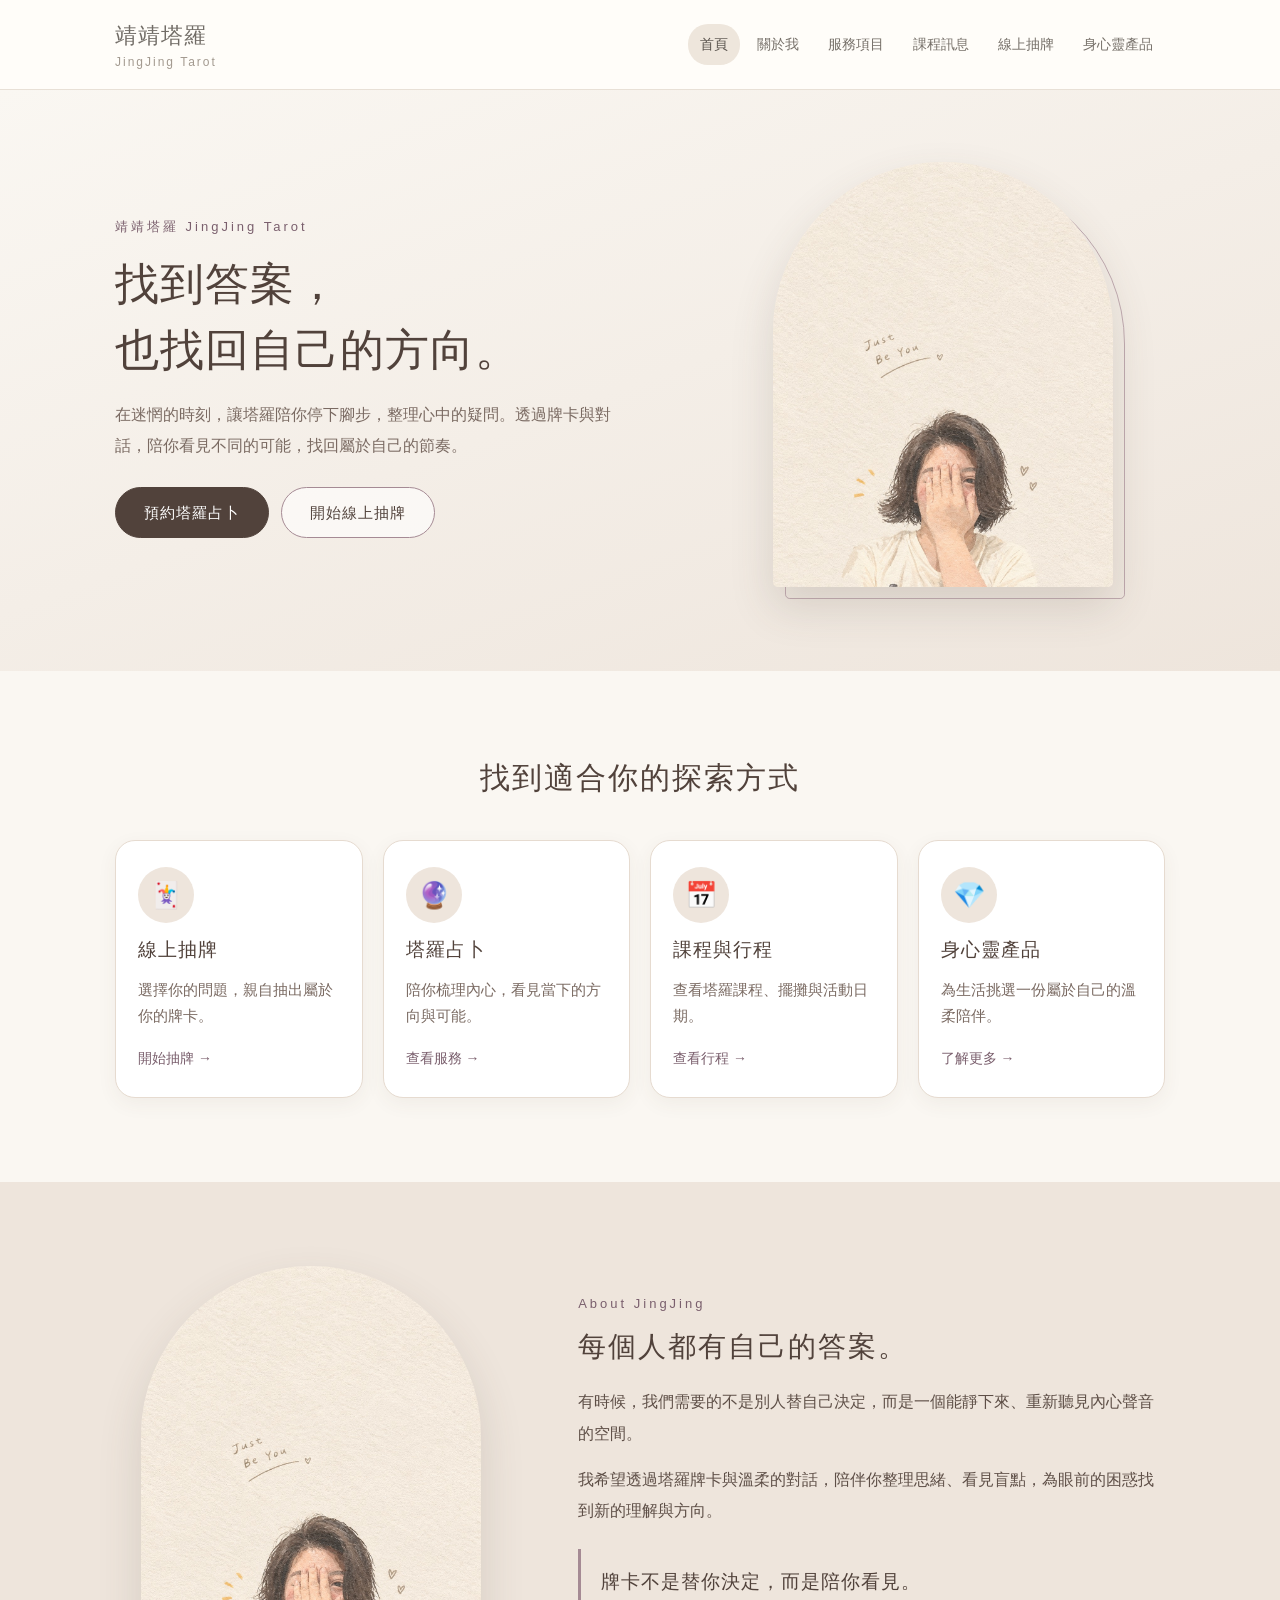
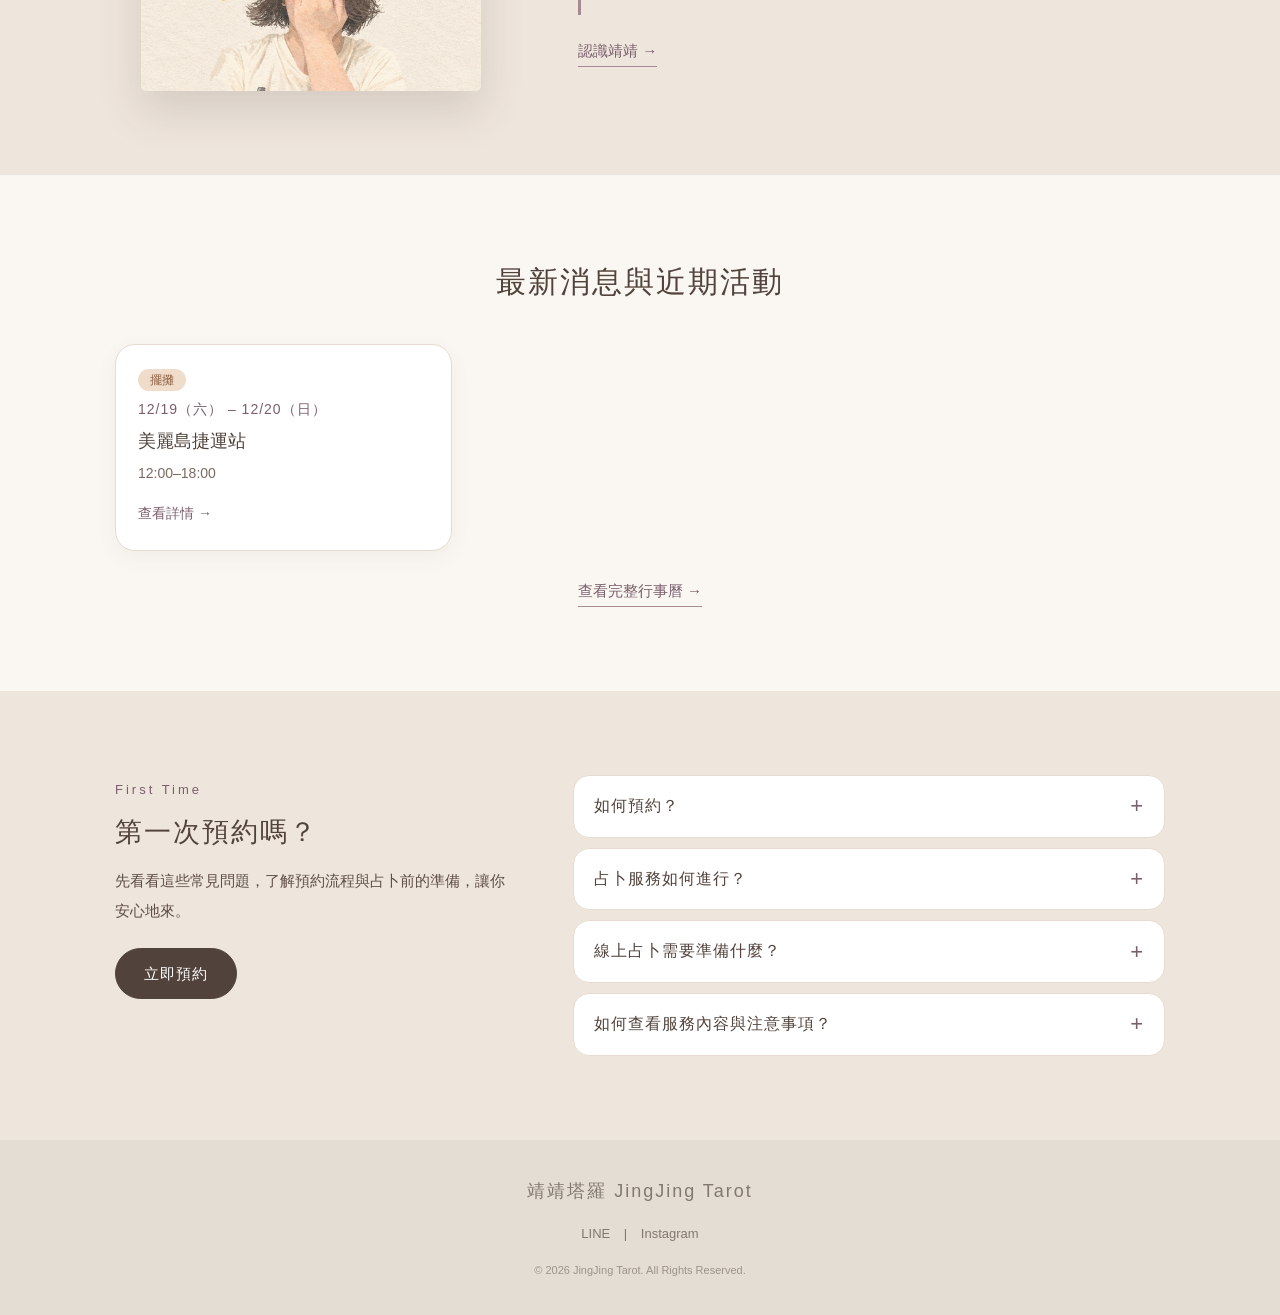
==== index.html @ 951c7f1c "index.html" ====
<!DOCTYPE html>
<html lang="zh-TW">
<head>
    <meta charset="UTF-8">
    <meta name="viewport" content="width=device-width, initial-scale=1.0, viewport-fit=cover">

    <title>靖靖塔羅 JingJing Tarot｜塔羅占卜・線上抽牌・身心靈產品</title>
    <meta name="description" content="靖靖塔羅 JingJing Tarot｜塔羅占卜、線上抽牌、身心靈產品與課程資訊。找到答案，也找回自己的方向。">
    <meta name="theme-color" content="#f7f3ed">
    <link rel="canonical" href="https://jing9562939.github.io/jingjingtarot/index.html">

    <meta property="og:type" content="website">
    <meta property="og:title" content="靖靖塔羅 JingJing Tarot">
    <meta property="og:description" content="找到答案，也找回自己的方向。塔羅占卜、線上抽牌、身心靈產品與課程資訊。">
    <meta property="og:url" content="https://jing9562939.github.io/jingjingtarot/index.html">
    <meta property="og:image" content="https://jing9562939.github.io/jingjingtarot/images/jingjing.jpg">

    <style>
/* ===== 全站共用樣式（已內嵌在此頁，不需要另外上傳 style.css） ===== */
/* =====================================================
   靖靖塔羅 JingJing Tarot｜全站共用樣式
===================================================== */

/* ---------- 色彩與常用數值（改這裡，全站同步） ---------- */
:root {
    --bg:            #f7f3ed;
    --bg-soft:       #f5f0e9;
    --bg-sand:       #eee8df;
    --bg-sand-2:     #f2ede6;
    --bg-paper:      #fffdf9;
    --card:          rgba(255, 253, 249, 0.85);
    --line:          #e8e0d7;
    --line-strong:   #d8cec2;

    --text:          #5f5a55;
    --text-heading:  #625d57;
    --text-body:     #766f68;
    --text-muted:    #938a81;
    --text-faint:    #a0988f;

    --accent:        #8c8379;
    --accent-dark:   #6f675f;

    --shadow-soft:   0 10px 30px rgba(100, 90, 80, 0.08);
    --max-width:     1100px;
    --font:          "Noto Sans TC", "Microsoft JhengHei", "PingFang TC", sans-serif;
}


/* ---------- 基本設定 ---------- */
*, *::before, *::after { box-sizing: border-box; }

html { scroll-behavior: smooth; }

body {
    margin: 0;
    font-family: var(--font);
    background: var(--bg);
    color: var(--text);
    line-height: 1.8;
}

a { text-decoration: none; color: inherit; }

img { max-width: 100%; height: auto; }

:focus-visible { outline: 2px solid var(--accent); outline-offset: 3px; }

/* 鍵盤使用者可略過導覽列 */
.skip-link {
    position: absolute; left: -9999px; top: 0;
    background: var(--accent); color: #fff; padding: 8px 16px; z-index: 2000;
}
.skip-link:focus { left: 10px; top: 10px; }


/* ---------- 導覽列 ---------- */
header {
    background: rgba(255, 253, 249, 0.96);
    border-bottom: 1px solid #e8e0d6;
    position: sticky;
    top: 0;
    z-index: 1000;
}

.nav-container {
    max-width: var(--max-width);
    margin: auto;
    padding: 16px 25px;
    display: flex;
    justify-content: space-between;
    align-items: center;
    gap: 20px;
}

.logo {
    font-size: 22px;
    font-weight: 500;
    color: #716c66;
    letter-spacing: 1px;
    white-space: nowrap;
}
.logo span {
    display: block;
    font-size: 12px;
    letter-spacing: 2px;
    color: #a39a90;
    margin-top: -4px;
}

nav { display: flex; gap: 5px; flex-wrap: wrap; justify-content: center; }
nav a {
    padding: 8px 12px;
    font-size: 14px;
    color: #77716a;
    border-radius: 20px;
    transition: background 0.3s, color 0.3s;
}
nav a:hover,
nav a[aria-current="page"] { background: #eee6dc; color: #59534d; }


/* ---------- 頁面主視覺（內頁） ---------- */
.page-hero {
    min-height: 360px;
    display: flex;
    align-items: center;
    justify-content: center;
    text-align: center;
    padding: 70px 20px;
    background: radial-gradient(circle at 50% 30%, #fffdf9 0%, #f8f3ec 55%, #eee7dd 100%);
}
.page-hero-content { max-width: 760px; }
.page-symbol { font-size: 40px; margin-bottom: 12px; }
.page-hero h1 {
    margin: 0;
    font-size: 42px;
    font-weight: 400;
    letter-spacing: 5px;
    color: var(--text-heading);
}
.page-hero .english { margin-top: 5px; font-size: 15px; letter-spacing: 4px; color: #9b938a; }
.page-line { width: 60px; height: 1px; background: #bdb3a8; margin: 25px auto; }
.page-hero p { margin: 0; font-size: 15px; color: #918980; }


/* ---------- 共用區塊 ---------- */
.section { max-width: var(--max-width); margin: auto; padding: 85px 25px; }

.section-title { text-align: center; margin-bottom: 50px; }
.section-title h2 {
    margin: 0;
    font-size: 28px;
    font-weight: 400;
    letter-spacing: 3px;
    color: #665f58;
}
.section-title p { margin: 8px 0 0; color: var(--text-faint); font-size: 14px; }


/* ---------- 預約 CTA ---------- */
.cta { text-align: center; background: var(--bg-soft); padding: 90px 20px; }
.cta h2 { margin: 0 0 12px; font-size: 28px; font-weight: 400; letter-spacing: 3px; color: #655e57; }
.cta p { color: #928980; font-size: 14px; margin: 0 0 25px; }

.cta-button {
    display: inline-block;
    padding: 12px 32px;
    border-radius: 30px;
    background: var(--accent);
    color: #fff;
    font-size: 14px;
    transition: background 0.3s, transform 0.3s;
}
.cta-button:hover { background: var(--accent-dark); transform: translateY(-2px); }


/* ---------- Footer ---------- */
footer {
    background: #e4ddd4;
    text-align: center;
    padding: 35px 20px;
    color: #817970;
    font-size: 13px;
}
footer .brand { font-size: 18px; letter-spacing: 2px; margin-bottom: 8px; }
footer .social { margin: 15px 0; }
footer .social a { margin: 0 10px; }
footer .social a:hover { color: #5f574f; }
footer .copyright { font-size: 11px; color: #9c948b; }


/* ---------- 手機版 ---------- */
@media (max-width: 800px) {
    .nav-container { flex-direction: column; padding: 15px 15px 10px; }
    nav { gap: 2px; }
    nav a { font-size: 13px; padding: 6px 8px; }

    .page-hero { min-height: 320px; padding: 60px 20px; }
    .page-hero h1 { font-size: 34px; letter-spacing: 3px; }
    .page-hero .english { font-size: 13px; }

    .section { padding: 65px 20px; }
    .section-title { margin-bottom: 35px; }
}


/* ---------- 減少動態（系統設定為「減少動態效果」時） ---------- */
@media (prefers-reduced-motion: reduce) {
    html { scroll-behavior: auto; }
    *, *::before, *::after { transition: none !important; animation: none !important; }
}


/* ---------- 行程類別標籤（首頁「最新公告」與課程訊息頁共用） ---------- */
.tag { display: inline-block; padding: 1px 12px; border-radius: 20px; font-size: 12px; line-height: 1.7; white-space: nowrap; }
.tag.market { background: #f0dccb; color: #8a5a3a; }   /* 擺攤 */
.tag.study  { background: #dfe3f0; color: #56608a; }   /* 進修 */
.tag.teach  { background: #dbe6d8; color: #4f6b4a; }   /* 教學 */
.tag.trip   { background: #f2dde0; color: #94505a; }   /* 員工旅遊 */

</style>
<style>
/* =====================================================
   首頁專用樣式（只使用 .home-* 專屬 class，不影響 Header 與其他頁面）
   手機優先：先寫手機版，再用 min-width 擴充到平板與桌機
===================================================== */
.home {
    --h-cream: #FAF7F2;      /* 奶油白 */
    --h-sand: #EEE5DC;       /* 暖米色 */
    --h-mauve: #A58A94;      /* 灰粉紫（裝飾用） */
    --h-mauve-dark: #7A5F6D; /* 灰粉紫加深（文字連結用，對比度足夠） */
    --h-brown: #51423B;      /* 深咖啡色 */
    --h-soft: #7A6A62;       /* 次要文字 */
    --h-line: #E6DBD0;
    background: var(--h-cream);
    color: var(--h-brown);
}
.home *, .home *::before, .home *::after { box-sizing: border-box; }
.home-wrap { width: 100%; max-width: 1100px; margin: 0 auto; padding: 0 20px; }
.home h1, .home h2, .home h3 { margin: 0; font-weight: 500; color: var(--h-brown); }
.home p { margin: 0; }
.home-eyebrow { font-size: 13px; letter-spacing: 3px; color: var(--h-mauve-dark); }

/* ---------- 按鈕 ---------- */
.home-btns { display: flex; flex-wrap: wrap; gap: 12px; }
.home-btn {
    display: inline-flex; align-items: center; justify-content: center; min-height: 46px; padding: 11px 28px;
    border-radius: 999px; font-size: 15px; letter-spacing: 1px; font-family: inherit; cursor: pointer;
    border: 1px solid var(--h-brown); transition: transform 0.3s, background 0.3s, box-shadow 0.3s, color 0.3s;
}
.home-btn--main { background: var(--h-brown); color: #fff; }
.home-btn--main:hover { background: #3d322c; transform: translateY(-2px); box-shadow: 0 8px 20px rgba(81,66,59,0.22); }
.home-btn--sub { background: rgba(255,255,255,0.6); color: var(--h-brown); border-color: var(--h-mauve); }
.home-btn--sub:hover { background: #fff; border-color: var(--h-mauve-dark); transform: translateY(-2px); }
.home a:focus-visible, .home summary:focus-visible { outline: 3px solid var(--h-mauve-dark); outline-offset: 3px; border-radius: 8px; }

/* ---------- 區塊標題 ---------- */
.home-head { text-align: center; margin-bottom: 30px; }
.home-head h2 { font-size: 26px; letter-spacing: 2px; line-height: 1.5; }
.home-head p { margin-top: 8px; font-size: 14.5px; color: var(--h-soft); }
.home-head .home-eyebrow { display: block; margin-bottom: 6px; }

/* ---------- 形象照框（Hero 與關於共用）---------- */
.home-photo {
    position: relative; width: min(100%, 300px); aspect-ratio: 4 / 5; margin: 0 auto;
    border-radius: 999px 999px 28px 28px; background: linear-gradient(160deg, #f1e9df, #e2d4c8);
    box-shadow: 0 20px 44px rgba(81,66,59,0.16);
}
.home-photo::after {
    content: ""; position: absolute; inset: 12px -12px -12px 12px; z-index: -1;
    border: 1px solid var(--h-mauve); border-radius: 999px 999px 28px 28px; opacity: 0.7;
}
.home-photo img { width: 100%; height: 100%; object-fit: cover; object-position: center top; display: block; border-radius: inherit; }
.home-photo .home-ph {
    display: none; position: absolute; inset: 0; flex-direction: column; align-items: center; justify-content: center;
    gap: 6px; text-align: center; font-size: 13px; letter-spacing: 1px; color: #9a8a82;
}
.home-photo .home-ph b { font-size: 32px; font-weight: 400; color: var(--h-mauve); }
.home-photo.no-photo img { display: none; }
.home-photo.no-photo .home-ph { display: flex; }

/* ---------- 1. Hero ---------- */
@keyframes home-rise { from { opacity: 0; transform: translateY(14px); } to { opacity: 1; transform: none; } }
.home-hero { background: linear-gradient(160deg, var(--h-cream) 0%, var(--h-sand) 100%); padding: 40px 0 56px; overflow: hidden; }
.home-hero .home-wrap { display: grid; gap: 40px; }
.home-nb { display: inline-block; }
.home-hero-text { animation: home-rise 0.8s ease both; }
.home-hero h1 { font-size: 31px; line-height: 1.5; letter-spacing: 1px; margin: 10px 0 16px; }
.home-hero-text > p { font-size: 15.5px; line-height: 2; color: var(--h-soft); max-width: 520px; margin-bottom: 26px; }
.home-hero .home-photo { animation: home-rise 1s 0.15s ease both; }

/* ---------- 2. 服務分類 ---------- */
.home-services { background: var(--h-cream); padding: 60px 0; }
.home-grid { display: grid; grid-template-columns: 1fr; gap: 16px; }
.home-card {
    display: flex; flex-direction: column; gap: 10px; padding: 26px 22px; background: #fff;
    border: 1px solid var(--h-line); border-radius: 20px; box-shadow: 0 6px 20px rgba(81,66,59,0.06);
    transition: transform 0.3s, box-shadow 0.3s, border-color 0.3s;
}
.home-card:hover { transform: translateY(-6px); border-color: var(--h-mauve); box-shadow: 0 16px 34px rgba(81,66,59,0.12); }
.home-card-icon {
    width: 56px; height: 56px; border-radius: 50%; background: var(--h-sand);
    display: flex; align-items: center; justify-content: center; font-size: 26px; line-height: 1;
}
.home-card h3 { font-size: 19px; letter-spacing: 1px; }
.home-card p { font-size: 14.5px; line-height: 1.8; color: var(--h-soft); }
.home-card-go { margin-top: auto; padding-top: 6px; font-size: 14px; color: var(--h-mauve-dark); }

/* ---------- 3. 關於靖靖 ---------- */
.home-about { background: var(--h-sand); padding: 64px 0; }
.home-about .home-wrap { display: grid; gap: 40px; align-items: center; }
.home-about h2 { font-size: 28px; line-height: 1.5; letter-spacing: 2px; margin: 8px 0 18px; }
.home-about-text p { font-size: 15.5px; line-height: 2.05; color: #5e4f47; margin-bottom: 14px; }
.home-quote {
    margin: 22px 0 22px !important; padding: 16px 0 16px 20px; border-left: 3px solid var(--h-mauve);
    font-size: 19px !important; letter-spacing: 1px; line-height: 1.8 !important; color: var(--h-brown) !important;
}
.home-link { display: inline-block; font-size: 15px; color: var(--h-mauve-dark); border-bottom: 1px solid var(--h-mauve); padding-bottom: 2px; transition: color 0.3s; }
.home-link:hover { color: var(--h-brown); }

/* ---------- 4. 最新消息與近期活動 ---------- */
.home-news { background: var(--h-cream); padding: 64px 0; }
.home-events { display: grid; grid-template-columns: 1fr; gap: 16px; }
.home-event {
    display: flex; flex-direction: column; gap: 6px; padding: 24px 22px; background: #fff;
    border: 1px solid var(--h-line); border-radius: 20px; box-shadow: 0 6px 20px rgba(81,66,59,0.06);
    transition: transform 0.3s, box-shadow 0.3s;
}
.home-event:hover { transform: translateY(-5px); box-shadow: 0 14px 30px rgba(81,66,59,0.12); }
.home-event-date { font-size: 14px; letter-spacing: 1px; color: var(--h-mauve-dark); }
.home-event h3 { font-size: 18px; line-height: 1.5; }
.home-event p { font-size: 14px; color: var(--h-soft); }
.home-event-go { margin-top: auto; padding-top: 8px; font-size: 14px; color: var(--h-mauve-dark); }
.home-empty {
    grid-column: 1 / -1; padding: 30px 22px; text-align: center; font-size: 15px; color: var(--h-soft);
    background: #fff; border: 1px dashed var(--h-mauve); border-radius: 20px;
}
.home-news-more { text-align: center; margin-top: 26px; }

/* ---------- 5. 第一次預約 ---------- */
.home-faq { background: var(--h-sand); padding: 64px 0; }
.home-faq .home-wrap { display: grid; gap: 32px; }
.home-faq h2 { font-size: 27px; line-height: 1.5; letter-spacing: 2px; margin: 8px 0 14px; }
.home-faq-intro p { font-size: 15px; line-height: 2; color: #5e4f47; margin-bottom: 22px; max-width: 420px; }
.home-faq-list { display: grid; gap: 10px; align-content: start; }
.home-faq details { background: #fff; border: 1px solid var(--h-line); border-radius: 16px; overflow: hidden; }
.home-faq summary {
    list-style: none; cursor: pointer; padding: 16px 52px 16px 20px; position: relative;
    font-size: 16px; letter-spacing: 1px; color: var(--h-brown);
}
.home-faq summary::-webkit-details-marker { display: none; }
.home-faq summary::after {
    content: "+"; position: absolute; right: 20px; top: 50%; transform: translateY(-50%);
    font-size: 22px; line-height: 1; color: var(--h-mauve-dark); transition: transform 0.3s;
}
.home-faq details[open] summary::after { content: "−"; }
.home-faq details > div { padding: 0 20px 18px; font-size: 14.5px; line-height: 1.95; color: var(--h-soft); }
.home-faq details > div a { color: var(--h-mauve-dark); border-bottom: 1px solid var(--h-mauve); }
.home-todo {
    display: inline-block; margin-right: 6px; padding: 0 10px; border-radius: 999px; font-size: 12px;
    background: #F3E3E6; color: #94505A; vertical-align: 1px;
}

/* ---------- 平板 ---------- */
@media (min-width: 560px) {
    .home-grid { grid-template-columns: repeat(2, 1fr); }
    .home-events { grid-template-columns: repeat(2, 1fr); }
}
/* ---------- 桌機 ---------- */
@media (min-width: 900px) {
    .home-wrap { padding: 0 25px; }
    .home-hero { padding: 72px 0 84px; }
    .home-hero .home-wrap { grid-template-columns: 1.1fr 0.9fr; gap: 64px; align-items: center; }
    .home-hero h1 { font-size: 44px; }
    .home-photo { width: min(100%, 340px); }
    .home-services, .home-news { padding: 84px 0; }
    .home-about, .home-faq { padding: 84px 0; }
    .home-head { margin-bottom: 40px; }
    .home-head h2 { font-size: 30px; }
    .home-grid { grid-template-columns: repeat(4, 1fr); gap: 20px; }
    .home-events { grid-template-columns: repeat(3, 1fr); gap: 20px; }
    .home-about .home-wrap { grid-template-columns: 0.8fr 1.2fr; gap: 72px; }
    .home-faq .home-wrap { grid-template-columns: 0.8fr 1.2fr; gap: 64px; }
}
</style>
</head>

<body>

<a class="skip-link" href="#main">跳到主要內容</a>

<header>
    <div class="nav-container">
        <a href="index.html" class="logo">靖靖塔羅<span>JingJing Tarot</span></a>
        <nav aria-label="主選單">
            <a href="index.html" aria-current="page">首頁</a>
            <a href="about.html">關於我</a>
            <a href="service.html">服務項目</a>
            <a href="class.html">課程訊息</a>
            <a href="tarotcard.html">線上抽牌</a>
            <a href="crystal.html">身心靈產品</a>
        </nav>
    </div>
</header>

<main id="main" class="home">

    <!-- 1. Hero 主視覺 -->
    <section class="home-hero" aria-labelledby="hero-title">
        <div class="home-wrap">
            <div class="home-hero-text">
                <span class="home-eyebrow">靖靖塔羅 JingJing Tarot</span>
                <h1 id="hero-title"><span class="home-nb">找到答案，</span><span class="home-nb">也找回自己的方向。</span></h1>
                <p>在迷惘的時刻，讓塔羅陪你停下腳步，整理心中的疑問。透過牌卡與對話，陪你看見不同的可能，找回屬於自己的節奏。</p>
                <div class="home-btns">
                    <a class="home-btn home-btn--main" href="https://cal.com/jing9562939/15min?user=jing9562939" target="_blank" rel="noopener noreferrer">預約塔羅占卜</a>
                    <a class="home-btn home-btn--sub" href="tarotcard.html">開始線上抽牌</a>
                </div>
            </div>

            <!-- 形象照：images/jingjing.jpg（沒有照片時會顯示提示框，不會出現破圖） -->
            <div class="home-photo" id="heroPhoto">
                <img src="images/jingjing.jpg" alt="靖靖塔羅 靖靖的形象照" width="800" height="1000" fetchpriority="high" decoding="async"
                     onerror="this.closest('.home-photo').classList.add('no-photo')">
                <div class="home-ph"><b aria-hidden="true">✦</b>形象照<br>images/jingjing.jpg</div>
            </div>
        </div>
    </section>

    <!-- 2. 服務分類 -->
    <section class="home-services" aria-labelledby="services-title">
        <div class="home-wrap">
            <div class="home-head">
                <h2 id="services-title">找到適合你的探索方式</h2>
            </div>
            <div class="home-grid">
                <a class="home-card" href="tarotcard.html">
                    <span class="home-card-icon" aria-hidden="true">🃏</span>
                    <h3>線上抽牌</h3>
                    <p>選擇你的問題，親自抽出屬於你的牌卡。</p>
                    <span class="home-card-go">開始抽牌 →</span>
                </a>
                <a class="home-card" href="service.html">
                    <span class="home-card-icon" aria-hidden="true">🔮</span>
                    <h3>塔羅占卜</h3>
                    <p>陪你梳理內心，看見當下的方向與可能。</p>
                    <span class="home-card-go">查看服務 →</span>
                </a>
                <a class="home-card" href="class.html">
                    <span class="home-card-icon" aria-hidden="true">📅</span>
                    <h3>課程與行程</h3>
                    <p>查看塔羅課程、擺攤與活動日期。</p>
                    <span class="home-card-go">查看行程 →</span>
                </a>
                <a class="home-card" href="crystal.html">
                    <span class="home-card-icon" aria-hidden="true">💎</span>
                    <h3>身心靈產品</h3>
                    <p>為生活挑選一份屬於自己的溫柔陪伴。</p>
                    <span class="home-card-go">了解更多 →</span>
                </a>
            </div>
        </div>
    </section>

    <!-- 3. 關於靖靖 -->
    <section class="home-about" aria-labelledby="about-title">
        <div class="home-wrap">
            <div class="home-photo" id="aboutPhoto">
                <img src="images/jingjing.jpg" alt="靖靖塔羅 靖靖" width="800" height="1000" loading="lazy" decoding="async"
                     onerror="this.closest('.home-photo').classList.add('no-photo')">
                <div class="home-ph"><b aria-hidden="true">✦</b>形象照<br>images/jingjing.jpg</div>
            </div>
            <div class="home-about-text">
                <span class="home-eyebrow">About JingJing</span>
                <h2 id="about-title">每個人都有自己的答案。</h2>
                <p>有時候，我們需要的不是別人替自己決定，而是一個能靜下來、重新聽見內心聲音的空間。</p>
                <p>我希望透過塔羅牌卡與溫柔的對話，陪伴你整理思緒、看見盲點，為眼前的困惑找到新的理解與方向。</p>
                <p class="home-quote">牌卡不是替你決定，而是陪你看見。</p>
                <a class="home-link" href="about.html">認識靖靖 →</a>
            </div>
        </div>
    </section>

    <!-- 4. 最新消息與近期活動（資料來自 events.js，與課程訊息頁同一份） -->
    <section class="home-news" aria-labelledby="news-title">
        <div class="home-wrap">
            <div class="home-head">
                <h2 id="news-title">最新消息與近期活動</h2>
            </div>
            <div class="home-events" id="homeEvents" aria-live="polite"></div>
            <div class="home-news-more">
                <a class="home-link" href="class.html">查看完整行事曆 →</a>
            </div>
        </div>
    </section>

    <!-- 5. 預約引導與常見問題 -->
    <section class="home-faq" aria-labelledby="faq-title">
        <div class="home-wrap">
            <div class="home-faq-intro">
                <span class="home-eyebrow">First Time</span>
                <h2 id="faq-title">第一次預約嗎？</h2>
                <p>先看看這些常見問題，了解預約流程與占卜前的準備，讓你安心地來。</p>
                <a class="home-btn home-btn--main" href="https://cal.com/jing9562939/15min?user=jing9562939" target="_blank" rel="noopener noreferrer">立即預約</a>
            </div>
            <div class="home-faq-list">
                <details>
                    <summary>如何預約？</summary>
                    <div>點選「立即預約」，到線上預約頁選擇合適的時段。也可以透過 <a href="https://liff.line.me/1645278921-kWRPP32q/?accountId=531eukcu" target="_blank" rel="noopener noreferrer">LINE</a> 或 <a href="https://www.instagram.com/jing9562939/" target="_blank" rel="noopener noreferrer">Instagram</a> 詢問。</div>
                </details>
                <details>
                    <summary>占卜服務如何進行？</summary>
                    <div><span class="home-todo">待補充</span>請補充：進行方式（線上或實體）、時間長度與費用。目前的服務內容可到 <a href="service.html">服務項目</a> 查看。</div>
                </details>
                <details>
                    <summary>線上占卜需要準備什麼？</summary>
                    <div>找一個安靜的地方，閉上雙眼、調整呼吸，並在心中想好一個問題。提問時請包含對象（人）、時間範圍與具體事件（狀況），例如：「我在未來三個月內，轉職的發展如何？」</div>
                </details>
                <details>
                    <summary>如何查看服務內容與注意事項？</summary>
                    <div>服務內容請到 <a href="service.html">服務項目</a> 頁查看。占卜三不占原則：不占生死健康、不占具體機率、不短時間重複占問同一件事（一事不二占）。占卜結果僅供指引與參考，無法取代醫療、法律或財務投資等專業領域之諮詢。</div>
                </details>
            </div>
        </div>
    </section>

</main>

<footer>
    <div class="brand">靖靖塔羅 JingJing Tarot</div>
    <div class="social">
        <a href="https://liff.line.me/1645278921-kWRPP32q/?accountId=531eukcu" target="_blank" rel="noopener noreferrer">LINE</a> |
        <a href="https://www.instagram.com/jing9562939/" target="_blank" rel="noopener noreferrer">Instagram</a>
    </div>
    <div class="copyright">© 2026 JingJing Tarot. All Rights Reserved.</div>
</footer>

<script src="events.js"></script>
<script>
/* 最新消息與近期活動：讀取 events.js 裡接下來最近的 3 筆行程 */
(function () {
    var box = document.getElementById("homeEvents");
    var emptyMsg = '<div class="home-empty">近期行程陸續更新中，歡迎先到<a class="home-link" href="class.html">行事曆</a>看看，或直接線上預約。</div>';
    if (typeof EVENTS === "undefined") {
        box.innerHTML = '<div class="home-empty">找不到 events.js，請確認它已和網頁放在同一個資料夾並上傳。</div>';
        return;
    }
    var list = upcomingEvents(3);
    if (!list.length) { box.innerHTML = emptyMsg; return; }
    box.innerHTML = list.map(function (ev) {
        var head = headline(ev), meta = [];
        if (ev.place && ev.place !== head) meta.push(ev.place);
        if (ev.time) meta.push(ev.time);
        return '<a class="home-event" href="class.html#' + ev.start + '">' +
            '<span class="tag ' + ev.type + '" style="align-self:flex-start">' + TYPE_NAME[ev.type] + '</span>' +
            '<div class="home-event-date">' + fmtRange(ev) + '</div>' +
            '<h3>' + esc(head) + '</h3>' +
            (meta.length ? '<p>' + esc(meta.join("・")) + '</p>' : '') +
            '<span class="home-event-go">查看詳情 →</span></a>';
    }).join("");
})();
</script>

</body>
</html>
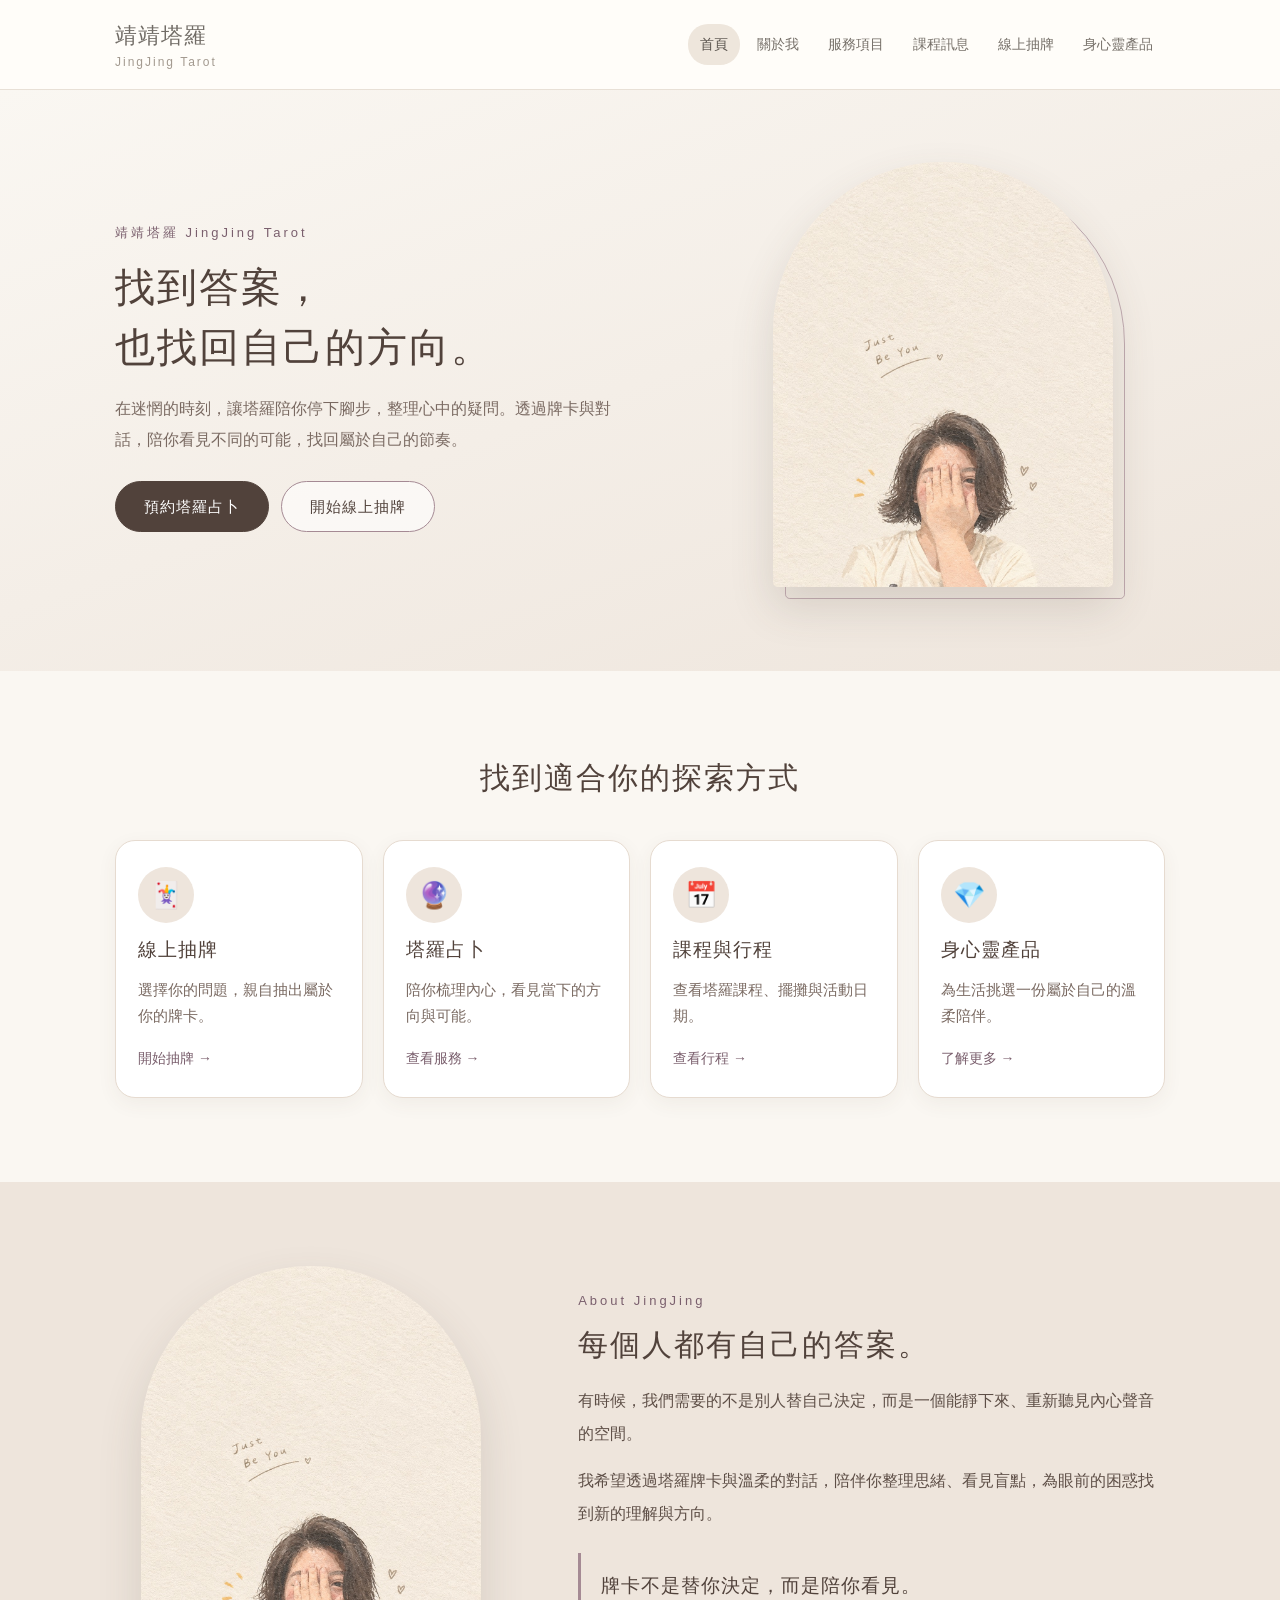
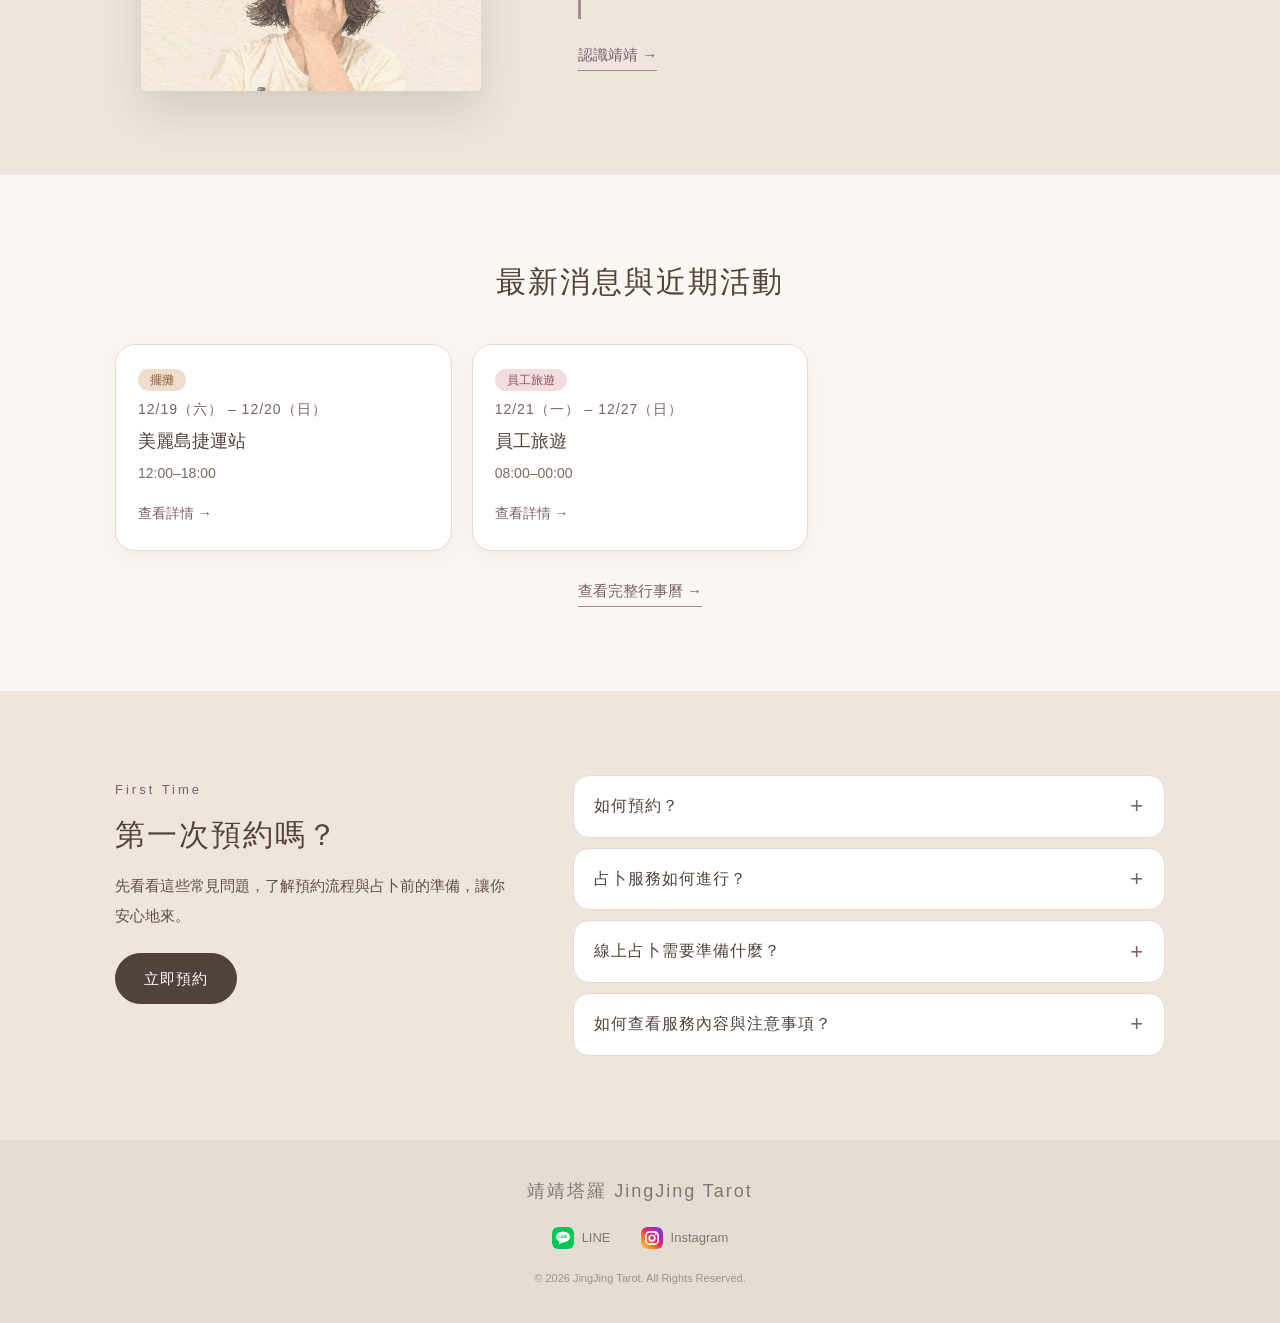
==== commit cf7a8c7e: "Add files via upload" ====
--- a/index.html
+++ b/index.html
@@ -4,14 +4,14 @@
     <meta charset="UTF-8">
     <meta name="viewport" content="width=device-width, initial-scale=1.0, viewport-fit=cover">
 
-    <title>靖靖塔羅 JingJing Tarot｜塔羅占卜・線上抽牌・身心靈產品</title>
-    <meta name="description" content="靖靖塔羅 JingJing Tarot｜塔羅占卜、線上抽牌、身心靈產品與課程資訊。找到答案，也找回自己的方向。">
+    <title>靖靖塔羅 JingJing Tarot｜塔羅占卜・線上抽牌・水晶飾品</title>
+    <meta name="description" content="靖靖塔羅 JingJing Tarot｜塔羅占卜、線上抽牌、水晶飾品與課程資訊。找到答案，也找回自己的方向。">
     <meta name="theme-color" content="#f7f3ed">
     <link rel="canonical" href="https://jing9562939.github.io/jingjingtarot/index.html">
 
     <meta property="og:type" content="website">
     <meta property="og:title" content="靖靖塔羅 JingJing Tarot">
-    <meta property="og:description" content="找到答案，也找回自己的方向。塔羅占卜、線上抽牌、身心靈產品與課程資訊。">
+    <meta property="og:description" content="找到答案，也找回自己的方向。塔羅占卜、線上抽牌、水晶飾品與課程資訊。">
     <meta property="og:url" content="https://jing9562939.github.io/jingjingtarot/index.html">
     <meta property="og:image" content="https://jing9562939.github.io/jingjingtarot/images/jingjing.jpg">
 
@@ -219,6 +219,13 @@
 .tag.teach  { background: #dbe6d8; color: #4f6b4a; }   /* 教學 */
 .tag.trip   { background: #f2dde0; color: #94505a; }   /* 員工旅遊 */
 
+
+/* ---------- 頁尾 LINE / Instagram 圖示（只影響頁尾） ---------- */
+footer .social { display: flex; justify-content: center; align-items: center; flex-wrap: wrap; gap: 8px 26px; }
+footer .social a { margin: 0; display: inline-flex; align-items: center; gap: 8px; padding: 4px 2px; transition: color 0.3s; }
+footer .social a svg { width: 22px; height: 22px; flex: none; display: block; border-radius: 6px; transition: transform 0.3s; }
+footer .social a:hover svg { transform: translateY(-2px); }
+footer .social a:focus-visible { outline: 2px solid #7A5F6D; outline-offset: 3px; border-radius: 6px; }
 </style>
 <style>
 /* =====================================================
@@ -383,6 +390,12 @@
     .home-about .home-wrap { grid-template-columns: 0.8fr 1.2fr; gap: 72px; }
     .home-faq .home-wrap { grid-template-columns: 0.8fr 1.2fr; gap: 64px; }
 }
+
+/* ===== 全站統一字級（手機 → 桌機）：頁面大標 28→40、區塊標題 26→30、內文 15.5～16、卡片文字 14.5 ===== */
+.home-hero h1 { font-size: 28px; letter-spacing: 2px; }
+.home-about h2, .home-faq h2 { font-size: 26px; letter-spacing: 2px; }
+.home-about-text p { font-size: 16px; }
+@media (min-width: 900px) { .home-hero h1 { font-size: 40px; } .home-about h2, .home-faq h2 { font-size: 30px; } }
 </style>
 </head>
 
@@ -530,8 +543,14 @@
 <footer>
     <div class="brand">靖靖塔羅 JingJing Tarot</div>
     <div class="social">
-        <a href="https://liff.line.me/1645278921-kWRPP32q/?accountId=531eukcu" target="_blank" rel="noopener noreferrer">LINE</a> |
-        <a href="https://www.instagram.com/jing9562939/" target="_blank" rel="noopener noreferrer">Instagram</a>
+        <a href="https://liff.line.me/1645278921-kWRPP32q/?accountId=531eukcu" target="_blank" rel="noopener noreferrer" aria-label="LINE 聯絡靖靖塔羅">
+            <svg viewBox="0 0 24 24" aria-hidden="true" focusable="false"><rect width="24" height="24" rx="6" fill="#06C755"/><ellipse cx="12" cy="10.8" rx="7.6" ry="6" fill="#fff"/><path d="M8.6 15.2 7.4 19l4.2-2.6z" fill="#fff"/><text x="12" y="12.2" text-anchor="middle" font-size="4.6" font-weight="700" font-family="Arial, Helvetica, sans-serif" fill="#06C755">LINE</text></svg>
+            <span>LINE</span>
+        </a>
+        <a href="https://www.instagram.com/jing9562939/" target="_blank" rel="noopener noreferrer" aria-label="Instagram 追蹤靖靖塔羅">
+            <svg viewBox="0 0 24 24" aria-hidden="true" focusable="false"><defs><linearGradient id="ftIg" x1="0" y1="1" x2="1" y2="0"><stop offset="0" stop-color="#FEDA75"/><stop offset="0.3" stop-color="#FA7E1E"/><stop offset="0.55" stop-color="#D62976"/><stop offset="0.8" stop-color="#962FBF"/><stop offset="1" stop-color="#4F5BD5"/></linearGradient></defs><rect width="24" height="24" rx="6" fill="url(#ftIg)"/><rect x="5.3" y="5.3" width="13.4" height="13.4" rx="4" fill="none" stroke="#fff" stroke-width="1.7"/><circle cx="12" cy="12" r="3.1" fill="none" stroke="#fff" stroke-width="1.7"/><circle cx="16.1" cy="7.9" r="1" fill="#fff"/></svg>
+            <span>Instagram</span>
+        </a>
     </div>
     <div class="copyright">© 2026 JingJing Tarot. All Rights Reserved.</div>
 </footer>
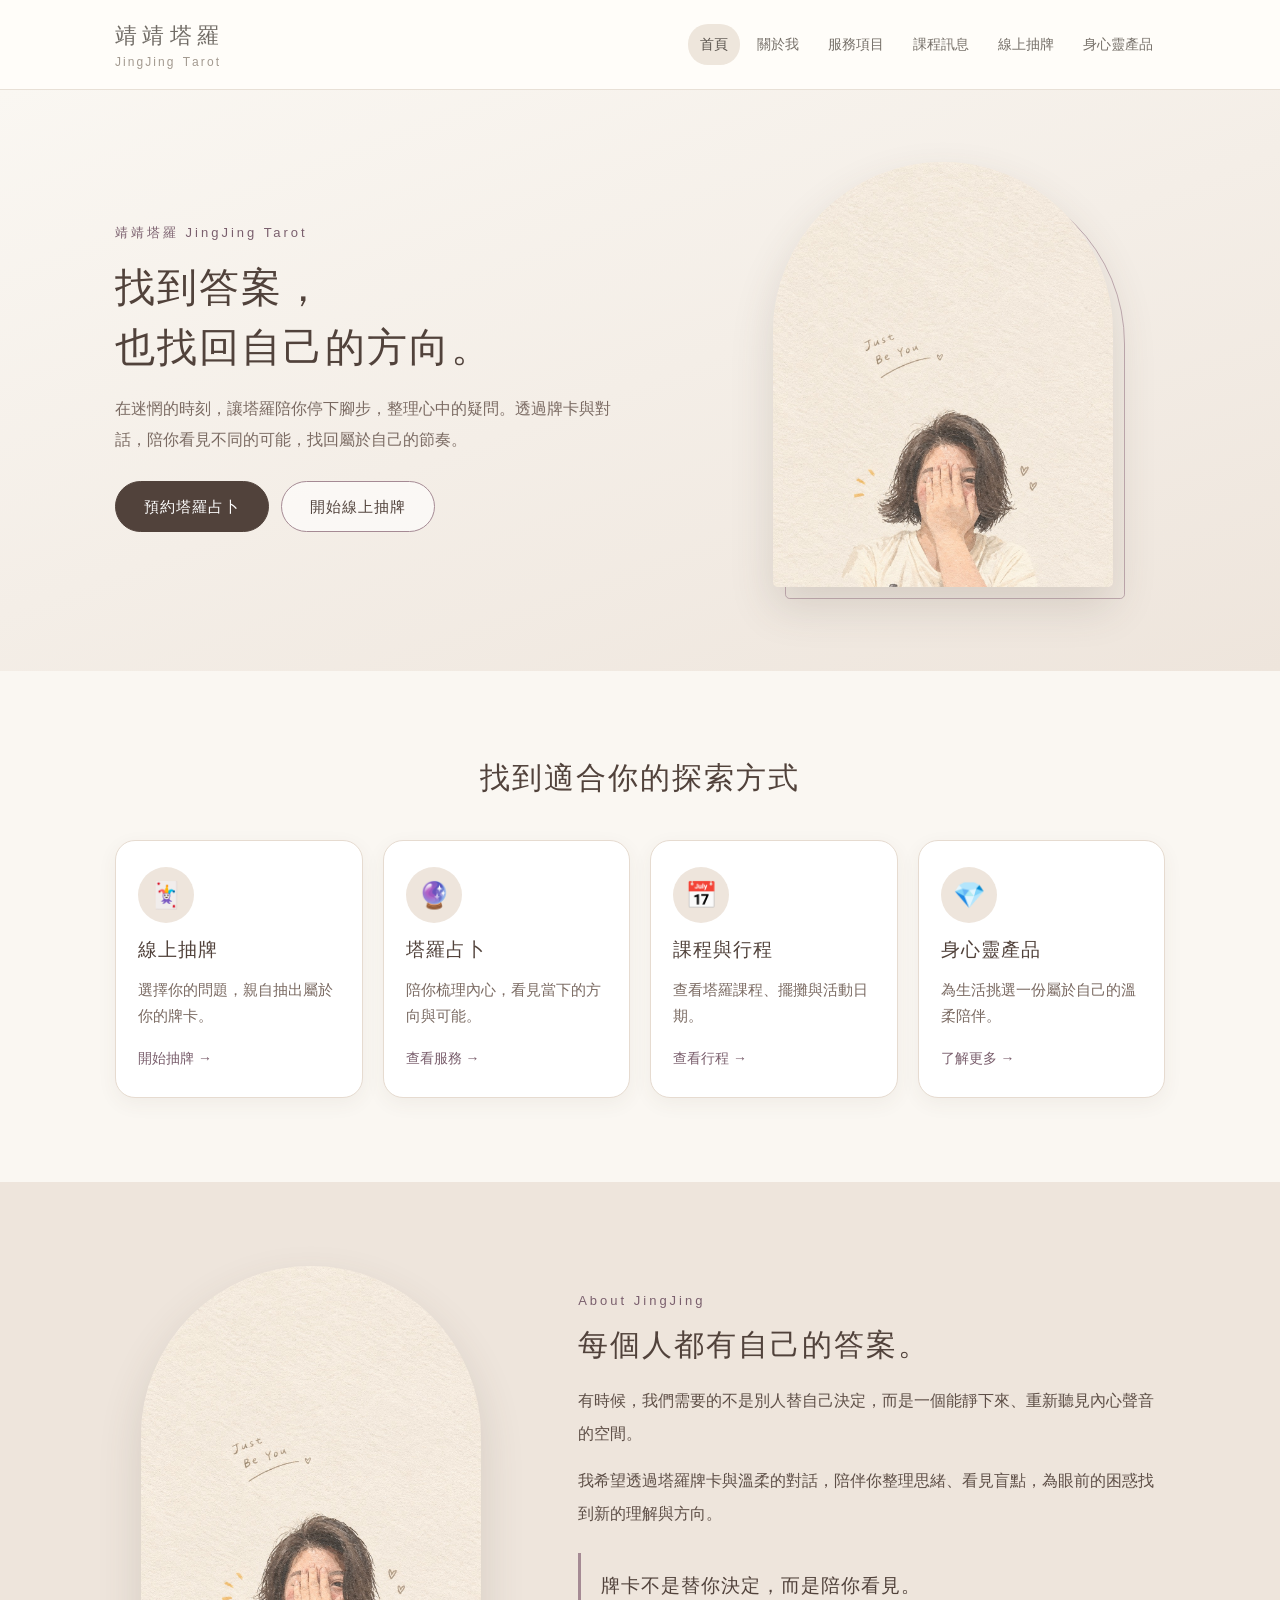
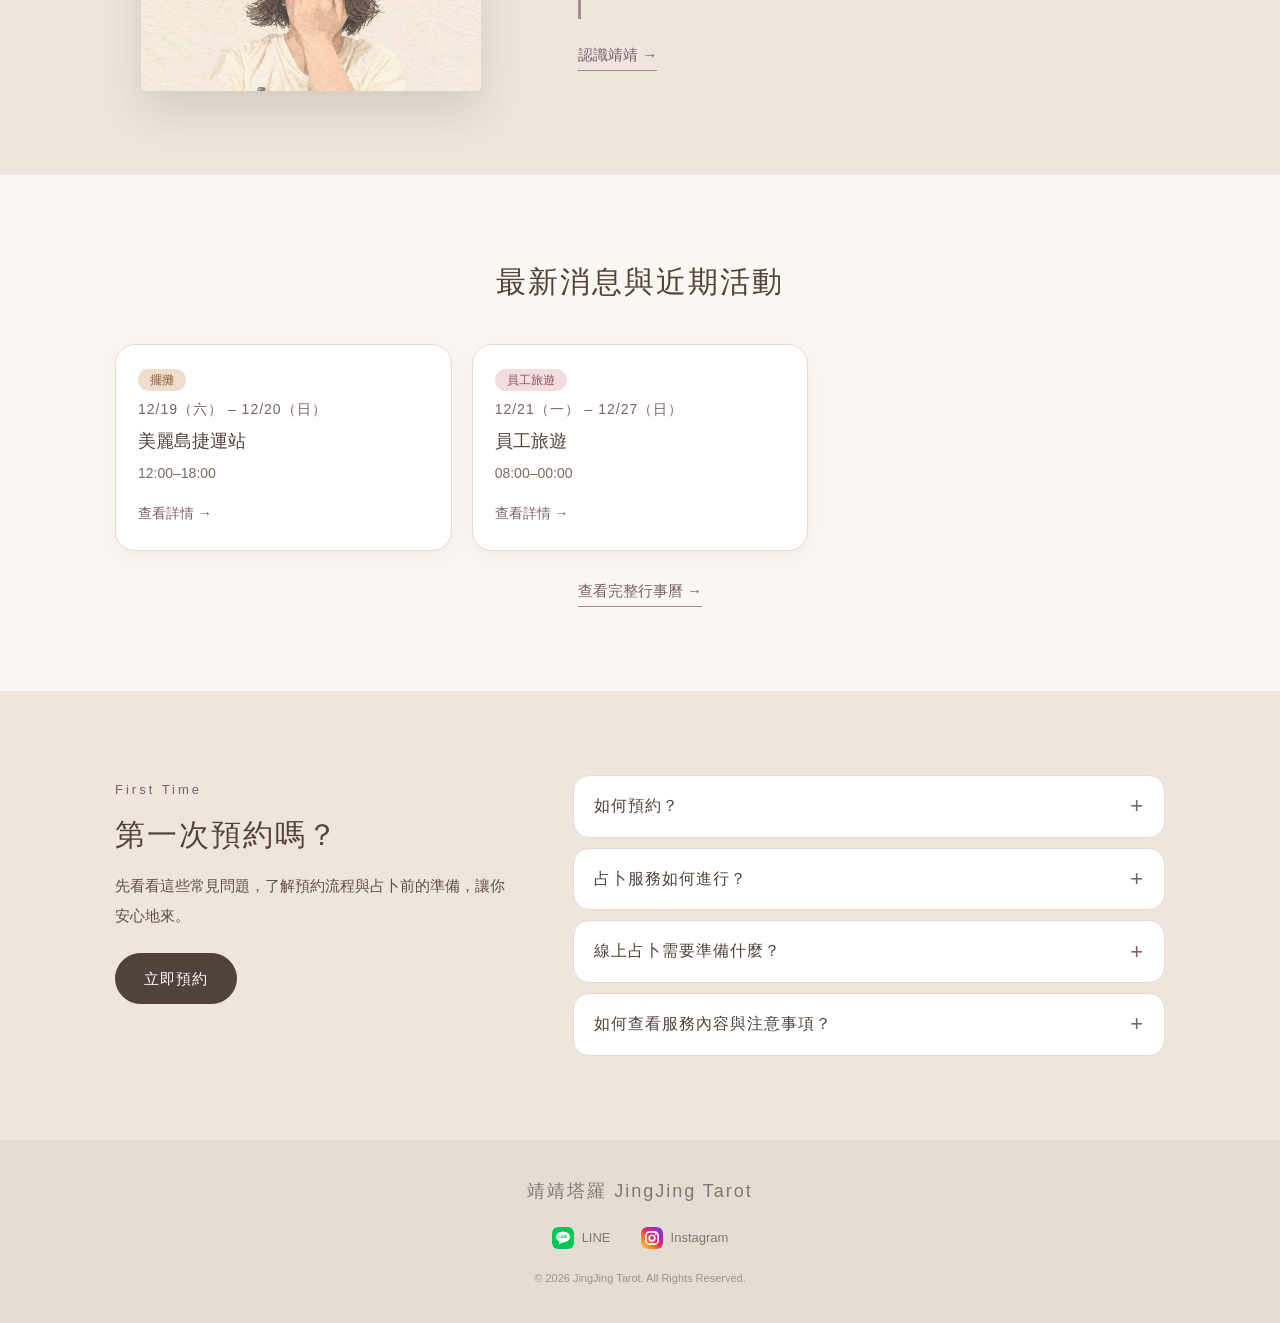
==== commit 460d1875: "Add files via upload" ====
--- a/index.html
+++ b/index.html
@@ -94,19 +94,21 @@
 }
 
 .logo {
+    display: block;
+    width: 104px;                /* 中文與英文兩行都撐滿這個寬度，左右對齊、字距均分 */
     font-size: 22px;
     font-weight: 500;
     color: #716c66;
-    letter-spacing: 1px;
     white-space: nowrap;
 }
-.logo span {
-    display: block;
+.logo-zh, .logo-en { display: flex; justify-content: space-between; }
+.logo i { font-style: normal; }
+.logo-en {
     font-size: 12px;
-    letter-spacing: 2px;
     color: #a39a90;
     margin-top: -4px;
 }
+.logo-en .sp { width: 5px; }
 
 nav { display: flex; gap: 5px; flex-wrap: wrap; justify-content: center; }
 nav a {
@@ -405,7 +407,7 @@
 
 <header>
     <div class="nav-container">
-        <a href="index.html" class="logo">靖靖塔羅<span>JingJing Tarot</span></a>
+        <a href="index.html" class="logo" aria-label="靖靖塔羅 JingJing Tarot"><span class="logo-zh" aria-hidden="true"><i>靖</i><i>靖</i><i>塔</i><i>羅</i></span><span class="logo-en" aria-hidden="true"><i>J</i><i>i</i><i>n</i><i>g</i><i>J</i><i>i</i><i>n</i><i>g</i><i class="sp"></i><i>T</i><i>a</i><i>r</i><i>o</i><i>t</i></span></a>
         <nav aria-label="主選單">
             <a href="index.html" aria-current="page">首頁</a>
             <a href="about.html">關於我</a>
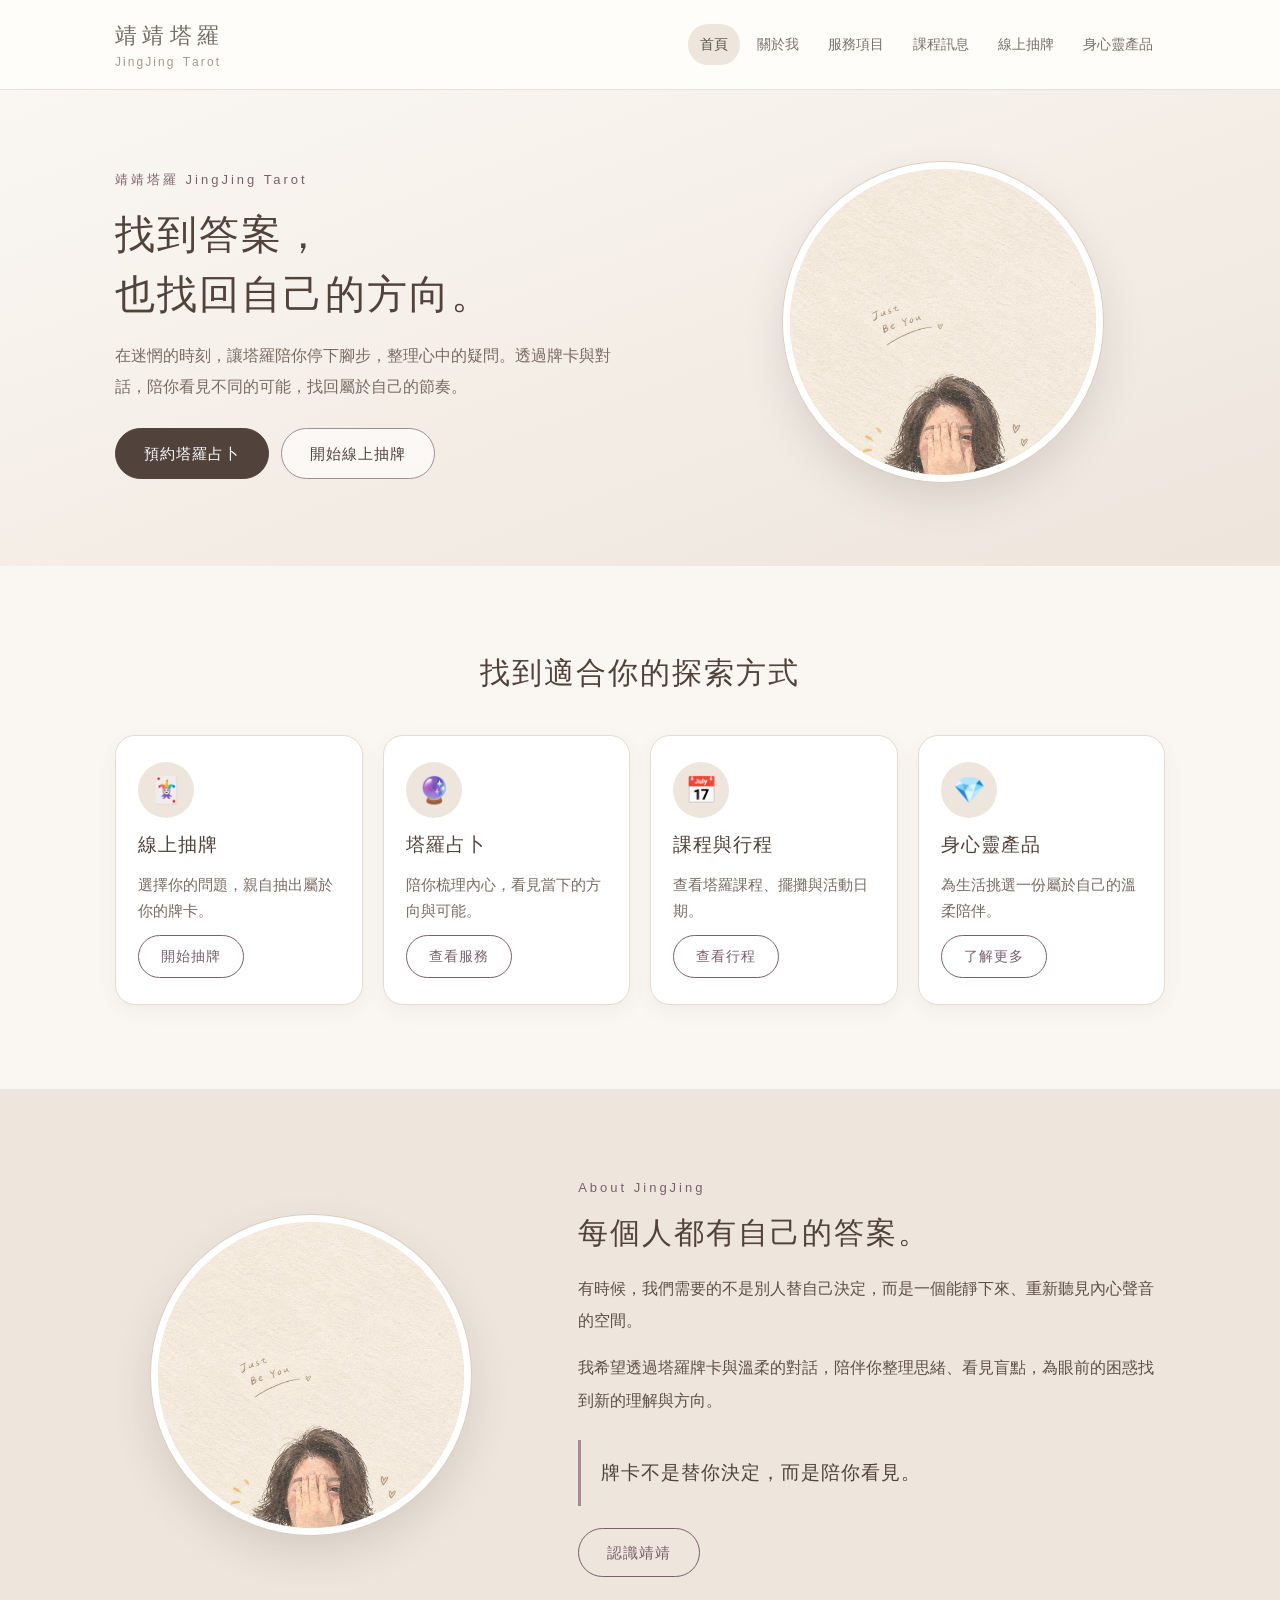
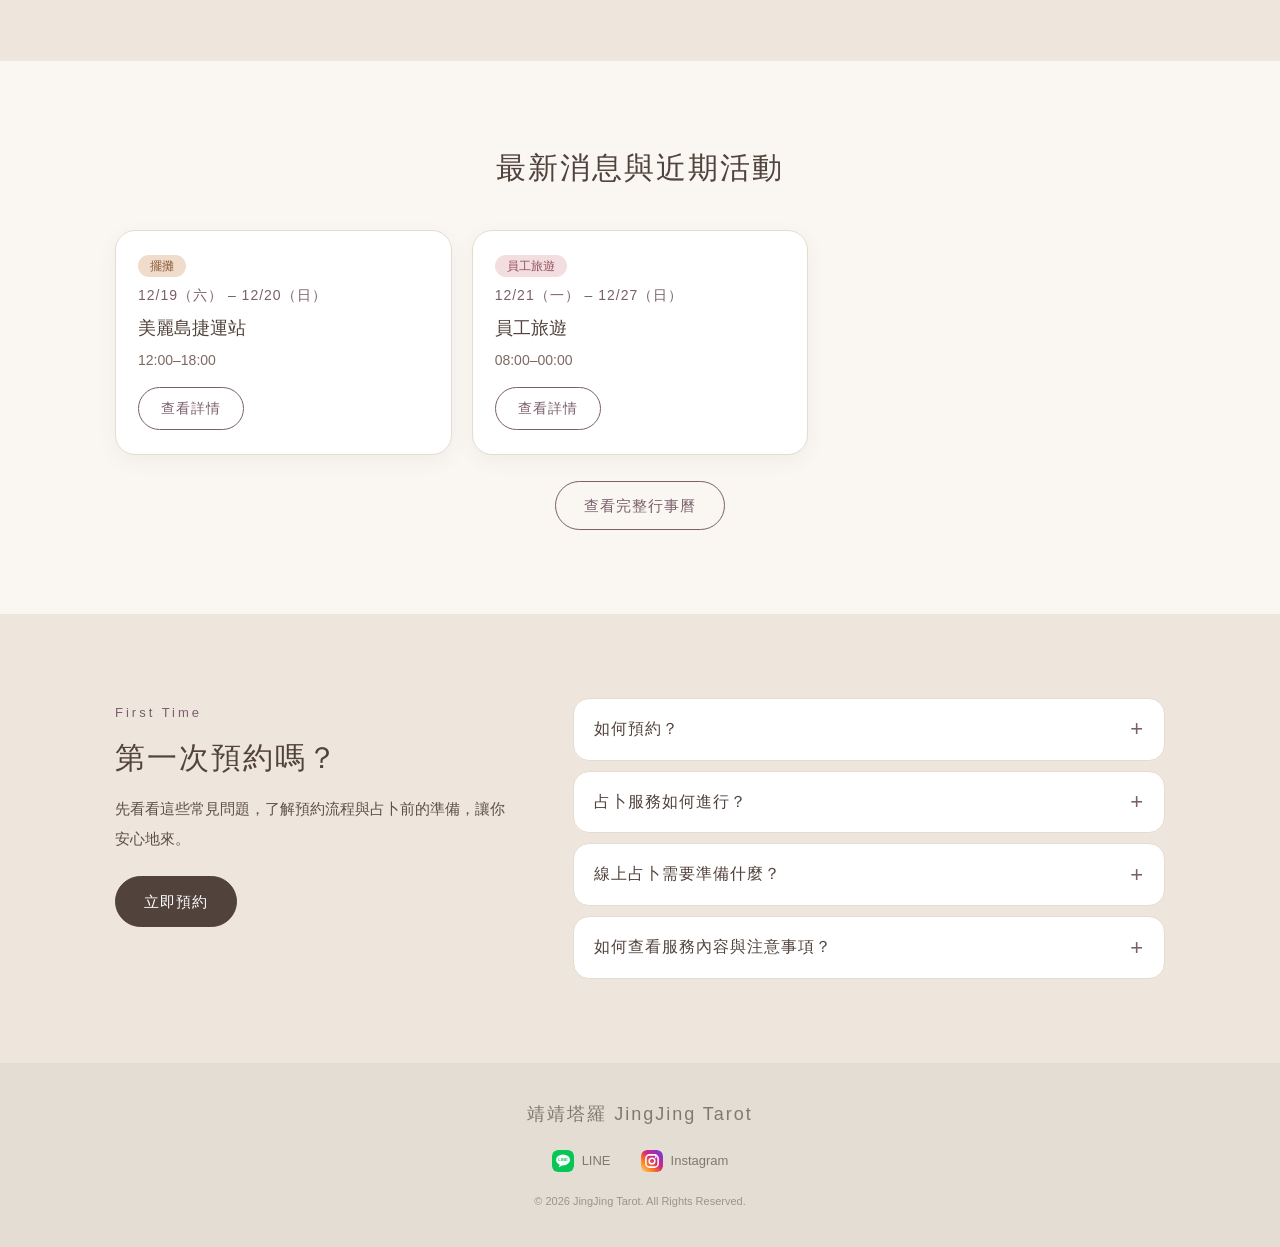
==== commit 887d6e8a: "Add files via upload" ====
--- a/index.html
+++ b/index.html
@@ -270,22 +270,18 @@
 .home-head p { margin-top: 8px; font-size: 14.5px; color: var(--h-soft); }
 .home-head .home-eyebrow { display: block; margin-bottom: 6px; }
 
-/* ---------- 形象照框（Hero 與關於共用）---------- */
+/* ---------- 形象照框（Hero 與關於共用）：圓形大頭照，白色粗框＋細外圈 ---------- */
 .home-photo {
-    position: relative; width: min(100%, 300px); aspect-ratio: 4 / 5; margin: 0 auto;
-    border-radius: 999px 999px 28px 28px; background: linear-gradient(160deg, #f1e9df, #e2d4c8);
-    box-shadow: 0 20px 44px rgba(81,66,59,0.16);
-}
-.home-photo::after {
-    content: ""; position: absolute; inset: 12px -12px -12px 12px; z-index: -1;
-    border: 1px solid var(--h-mauve); border-radius: 999px 999px 28px 28px; opacity: 0.7;
-}
-.home-photo img { width: 100%; height: 100%; object-fit: cover; object-position: center top; display: block; border-radius: inherit; }
+    position: relative; width: min(100%, 280px); aspect-ratio: 1 / 1; margin: 0 auto; border-radius: 50%;
+    background: linear-gradient(160deg, #f1e9df, #e2d4c8);
+    border: 7px solid #fff; box-shadow: 0 0 0 1px #d9cdc1, 0 18px 40px rgba(81,66,59,0.15);
+}
+.home-photo img { width: 100%; height: 100%; object-fit: cover; object-position: 50% 18%; display: block; border-radius: 50%; }
 .home-photo .home-ph {
     display: none; position: absolute; inset: 0; flex-direction: column; align-items: center; justify-content: center;
-    gap: 6px; text-align: center; font-size: 13px; letter-spacing: 1px; color: #9a8a82;
-}
-.home-photo .home-ph b { font-size: 32px; font-weight: 400; color: var(--h-mauve); }
+    border-radius: 50%; overflow: hidden;
+}
+.home-photo .home-ph svg { width: 64%; height: auto; display: block; margin-bottom: -2px; }
 .home-photo.no-photo img { display: none; }
 .home-photo.no-photo .home-ph { display: flex; }
 
@@ -314,7 +310,12 @@
 }
 .home-card h3 { font-size: 19px; letter-spacing: 1px; }
 .home-card p { font-size: 14.5px; line-height: 1.8; color: var(--h-soft); }
-.home-card-go { margin-top: auto; padding-top: 6px; font-size: 14px; color: var(--h-mauve-dark); }
+.home-card-go, .home-event-go {
+    align-self: flex-start; margin-top: auto; display: inline-flex; align-items: center; justify-content: center;
+    min-height: 40px; padding: 8px 22px; border: 1px solid var(--h-mauve-dark); border-radius: 999px;
+    font-size: 14px; letter-spacing: 1px; color: var(--h-mauve-dark); background: transparent; transition: background 0.3s, color 0.3s;
+}
+a:hover > .home-card-go, a:hover > .home-event-go { background: var(--h-mauve-dark); color: #fff; }
 
 /* ---------- 3. 關於靖靖 ---------- */
 .home-about { background: var(--h-sand); padding: 64px 0; }
@@ -327,6 +328,8 @@
 }
 .home-link { display: inline-block; font-size: 15px; color: var(--h-mauve-dark); border-bottom: 1px solid var(--h-mauve); padding-bottom: 2px; transition: color 0.3s; }
 .home-link:hover { color: var(--h-brown); }
+.home-link--btn { display: inline-flex; align-items: center; justify-content: center; min-height: 44px; padding: 10px 28px; border: 1px solid var(--h-mauve-dark); border-radius: 999px; font-size: 15px; letter-spacing: 1px; transition: background 0.3s, color 0.3s; }
+.home-link--btn:hover { background: var(--h-mauve-dark); color: #fff; }
 
 /* ---------- 4. 最新消息與近期活動 ---------- */
 .home-news { background: var(--h-cream); padding: 64px 0; }
@@ -340,7 +343,7 @@
 .home-event-date { font-size: 14px; letter-spacing: 1px; color: var(--h-mauve-dark); }
 .home-event h3 { font-size: 18px; line-height: 1.5; }
 .home-event p { font-size: 14px; color: var(--h-soft); }
-.home-event-go { margin-top: auto; padding-top: 8px; font-size: 14px; color: var(--h-mauve-dark); }
+.home-event-go { margin-top: 8px; }
 .home-empty {
     grid-column: 1 / -1; padding: 30px 22px; text-align: center; font-size: 15px; color: var(--h-soft);
     background: #fff; border: 1px dashed var(--h-mauve); border-radius: 20px;
@@ -382,7 +385,7 @@
     .home-hero { padding: 72px 0 84px; }
     .home-hero .home-wrap { grid-template-columns: 1.1fr 0.9fr; gap: 64px; align-items: center; }
     .home-hero h1 { font-size: 44px; }
-    .home-photo { width: min(100%, 340px); }
+    .home-photo { width: min(100%, 320px); }
     .home-services, .home-news { padding: 84px 0; }
     .home-about, .home-faq { padding: 84px 0; }
     .home-head { margin-bottom: 40px; }
@@ -436,9 +439,9 @@
 
             <!-- 形象照：images/jingjing.jpg（沒有照片時會顯示提示框，不會出現破圖） -->
             <div class="home-photo" id="heroPhoto">
-                <img src="images/jingjing.jpg" alt="靖靖塔羅 靖靖的形象照" width="800" height="1000" fetchpriority="high" decoding="async"
+                <img src="images/jingjing.jpg" alt="靖靖塔羅 靖靖的形象照" width="600" height="600" fetchpriority="high" decoding="async"
                      onerror="this.closest('.home-photo').classList.add('no-photo')">
-                <div class="home-ph"><b aria-hidden="true">✦</b>形象照<br>images/jingjing.jpg</div>
+                <div class="home-ph"><svg viewBox="0 0 100 100" aria-hidden="true" focusable="false"><circle cx="50" cy="38" r="17" fill="#d6c6b9"/><path d="M14 100c0-22 16-36 36-36s36 14 36 36z" fill="#d6c6b9"/></svg></div>
             </div>
         </div>
     </section>
@@ -454,25 +457,25 @@
                     <span class="home-card-icon" aria-hidden="true">🃏</span>
                     <h3>線上抽牌</h3>
                     <p>選擇你的問題，親自抽出屬於你的牌卡。</p>
-                    <span class="home-card-go">開始抽牌 →</span>
+                    <span class="home-card-go">開始抽牌</span>
                 </a>
                 <a class="home-card" href="service.html">
                     <span class="home-card-icon" aria-hidden="true">🔮</span>
                     <h3>塔羅占卜</h3>
                     <p>陪你梳理內心，看見當下的方向與可能。</p>
-                    <span class="home-card-go">查看服務 →</span>
+                    <span class="home-card-go">查看服務</span>
                 </a>
                 <a class="home-card" href="class.html">
                     <span class="home-card-icon" aria-hidden="true">📅</span>
                     <h3>課程與行程</h3>
                     <p>查看塔羅課程、擺攤與活動日期。</p>
-                    <span class="home-card-go">查看行程 →</span>
+                    <span class="home-card-go">查看行程</span>
                 </a>
                 <a class="home-card" href="crystal.html">
                     <span class="home-card-icon" aria-hidden="true">💎</span>
                     <h3>身心靈產品</h3>
                     <p>為生活挑選一份屬於自己的溫柔陪伴。</p>
-                    <span class="home-card-go">了解更多 →</span>
+                    <span class="home-card-go">了解更多</span>
                 </a>
             </div>
         </div>
@@ -482,9 +485,9 @@
     <section class="home-about" aria-labelledby="about-title">
         <div class="home-wrap">
             <div class="home-photo" id="aboutPhoto">
-                <img src="images/jingjing.jpg" alt="靖靖塔羅 靖靖" width="800" height="1000" loading="lazy" decoding="async"
+                <img src="images/jingjing.jpg" alt="靖靖塔羅 靖靖" width="600" height="600" loading="lazy" decoding="async"
                      onerror="this.closest('.home-photo').classList.add('no-photo')">
-                <div class="home-ph"><b aria-hidden="true">✦</b>形象照<br>images/jingjing.jpg</div>
+                <div class="home-ph"><svg viewBox="0 0 100 100" aria-hidden="true" focusable="false"><circle cx="50" cy="38" r="17" fill="#d6c6b9"/><path d="M14 100c0-22 16-36 36-36s36 14 36 36z" fill="#d6c6b9"/></svg></div>
             </div>
             <div class="home-about-text">
                 <span class="home-eyebrow">About JingJing</span>
@@ -492,7 +495,7 @@
                 <p>有時候，我們需要的不是別人替自己決定，而是一個能靜下來、重新聽見內心聲音的空間。</p>
                 <p>我希望透過塔羅牌卡與溫柔的對話，陪伴你整理思緒、看見盲點，為眼前的困惑找到新的理解與方向。</p>
                 <p class="home-quote">牌卡不是替你決定，而是陪你看見。</p>
-                <a class="home-link" href="about.html">認識靖靖 →</a>
+                <a class="home-link home-link--btn" href="about.html">認識靖靖</a>
             </div>
         </div>
     </section>
@@ -505,7 +508,7 @@
             </div>
             <div class="home-events" id="homeEvents" aria-live="polite"></div>
             <div class="home-news-more">
-                <a class="home-link" href="class.html">查看完整行事曆 →</a>
+                <a class="home-link home-link--btn" href="class.html">查看完整行事曆</a>
             </div>
         </div>
     </section>
@@ -578,7 +581,7 @@
             '<div class="home-event-date">' + fmtRange(ev) + '</div>' +
             '<h3>' + esc(head) + '</h3>' +
             (meta.length ? '<p>' + esc(meta.join("・")) + '</p>' : '') +
-            '<span class="home-event-go">查看詳情 →</span></a>';
+            '<span class="home-event-go">查看詳情</span></a>';
     }).join("");
 })();
 </script>
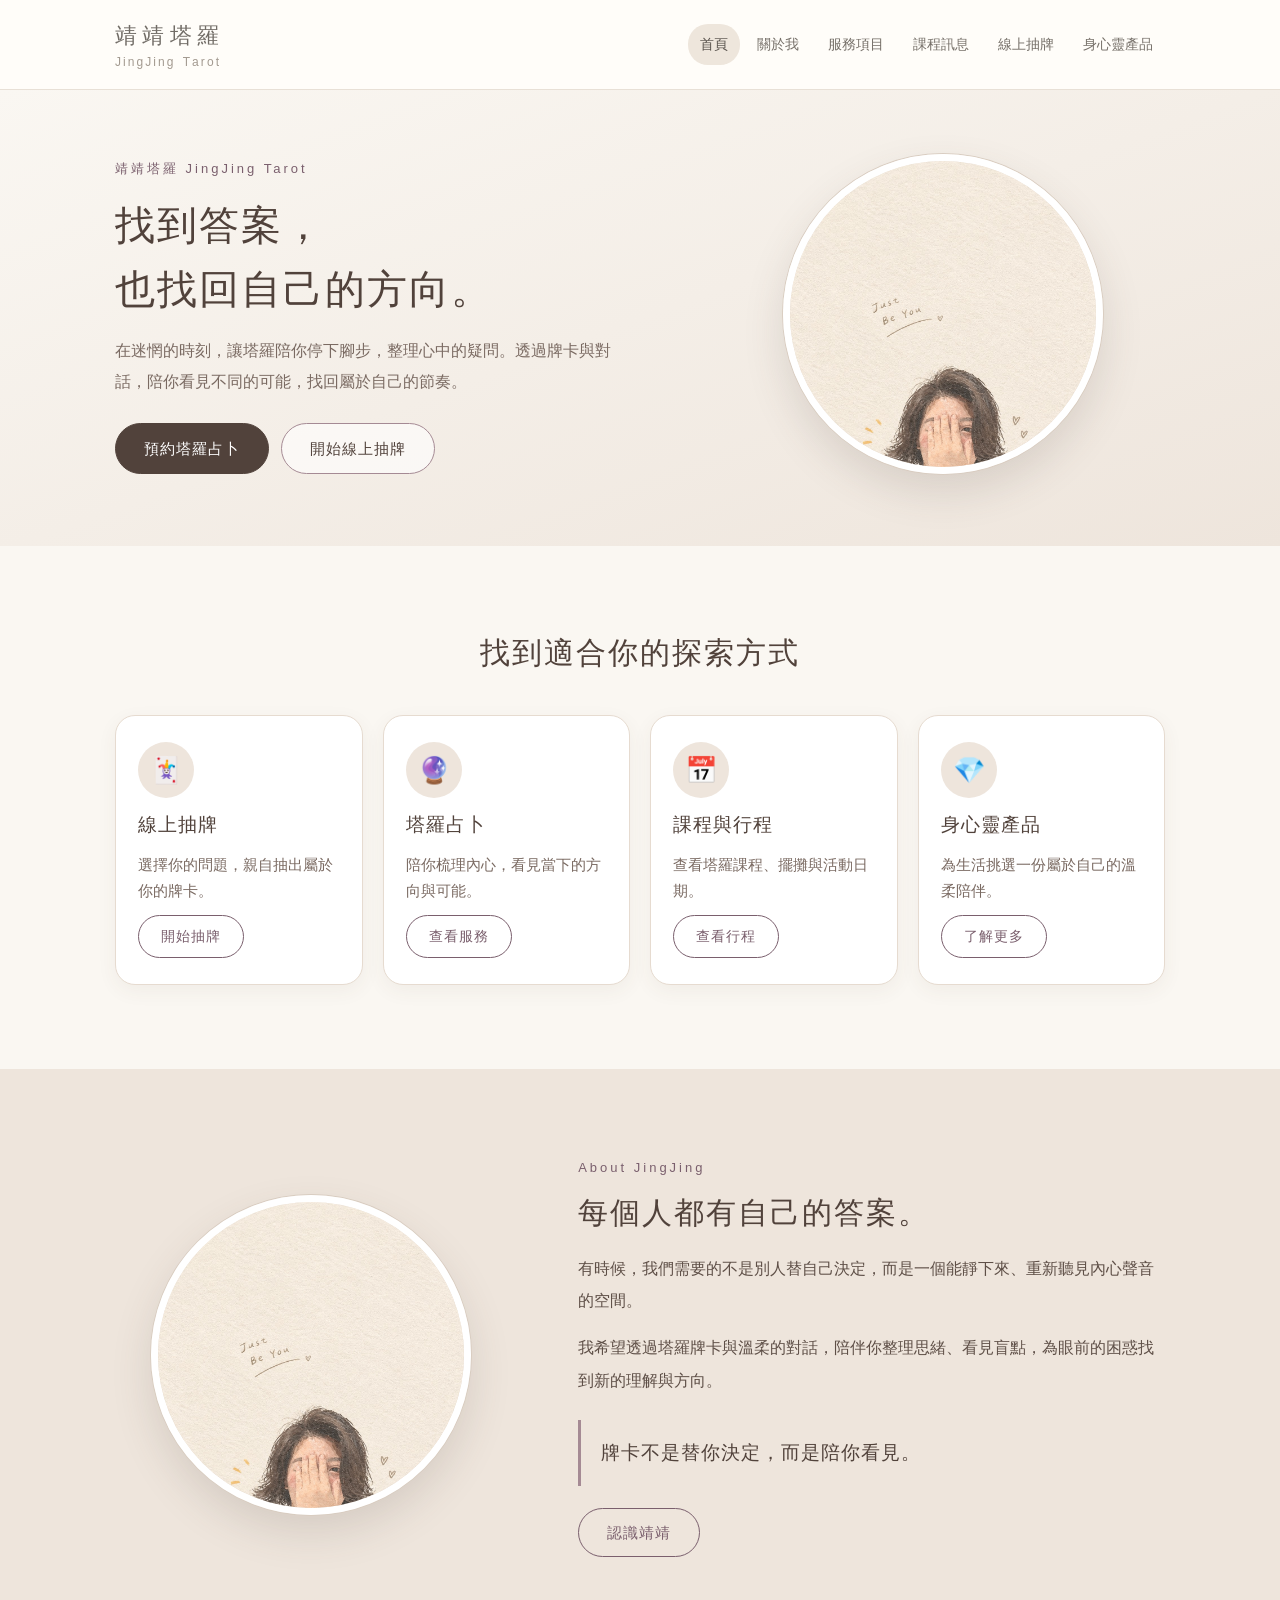
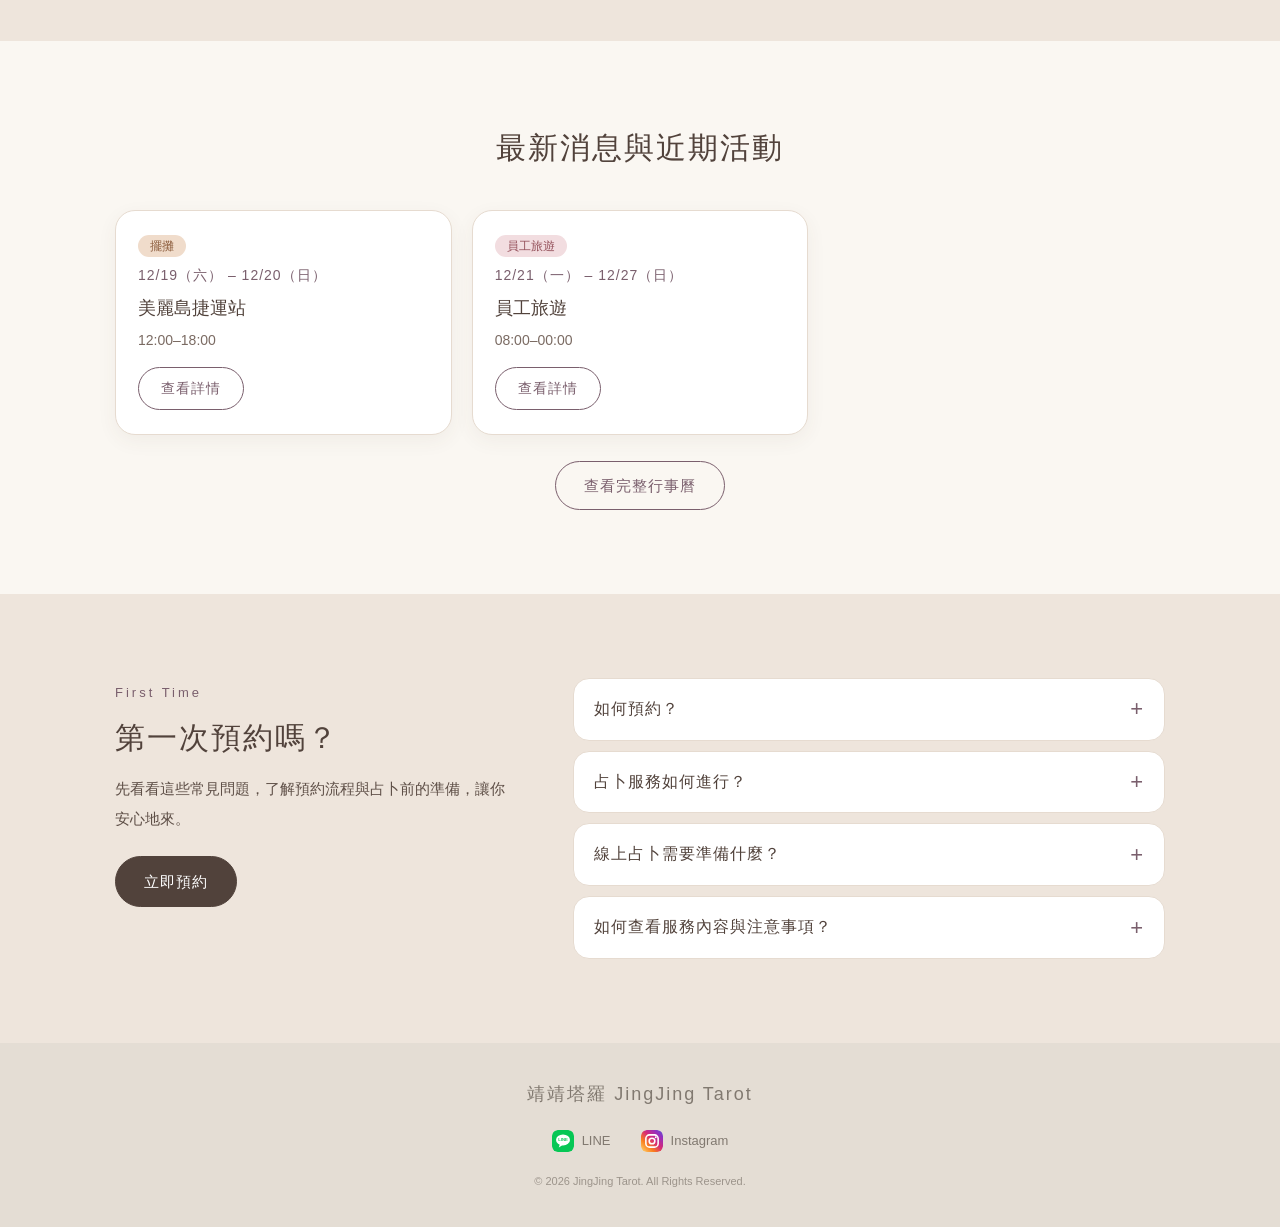
==== commit 90de149c: "Add files via upload" ====
--- a/index.html
+++ b/index.html
@@ -401,6 +401,14 @@
 .home-about h2, .home-faq h2 { font-size: 26px; letter-spacing: 2px; }
 .home-about-text p { font-size: 16px; }
 @media (min-width: 900px) { .home-hero h1 { font-size: 40px; } .home-about h2, .home-faq h2 { font-size: 30px; } }
+
+/* ===== 全站統一：小標／副標顏色 ===== */
+.home-eyebrow { color: #7A5F6D; }
+.home-hero { padding: 44px 0 52px; }
+.home-hero h1 { letter-spacing: 0; line-height: 1.6; margin: 10px 0 14px; }
+.home-head p { font-size: 14.5px; color: #7A6A62; }
+@media (min-width: 900px) { .home-hero h1 { letter-spacing: 2px; } .home-hero { padding: 64px 0 72px; } }
+
 </style>
 </head>
 
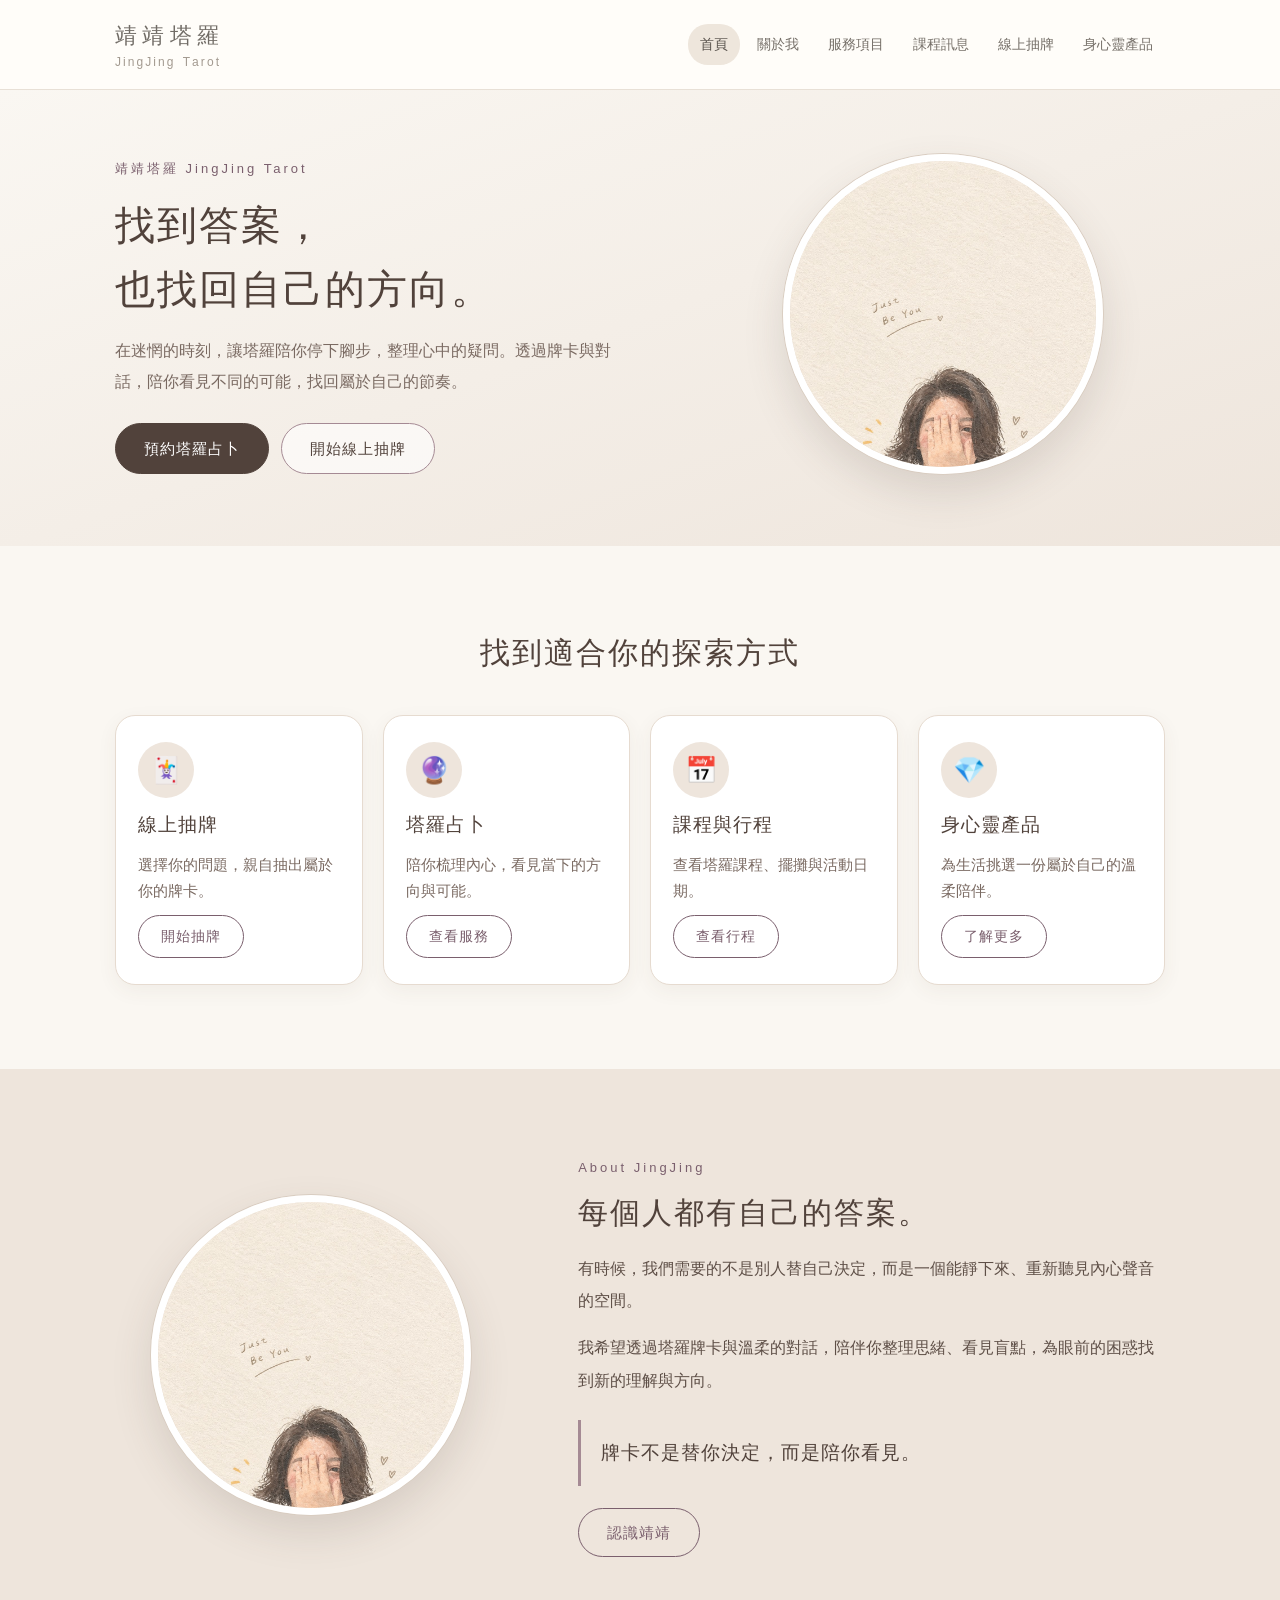
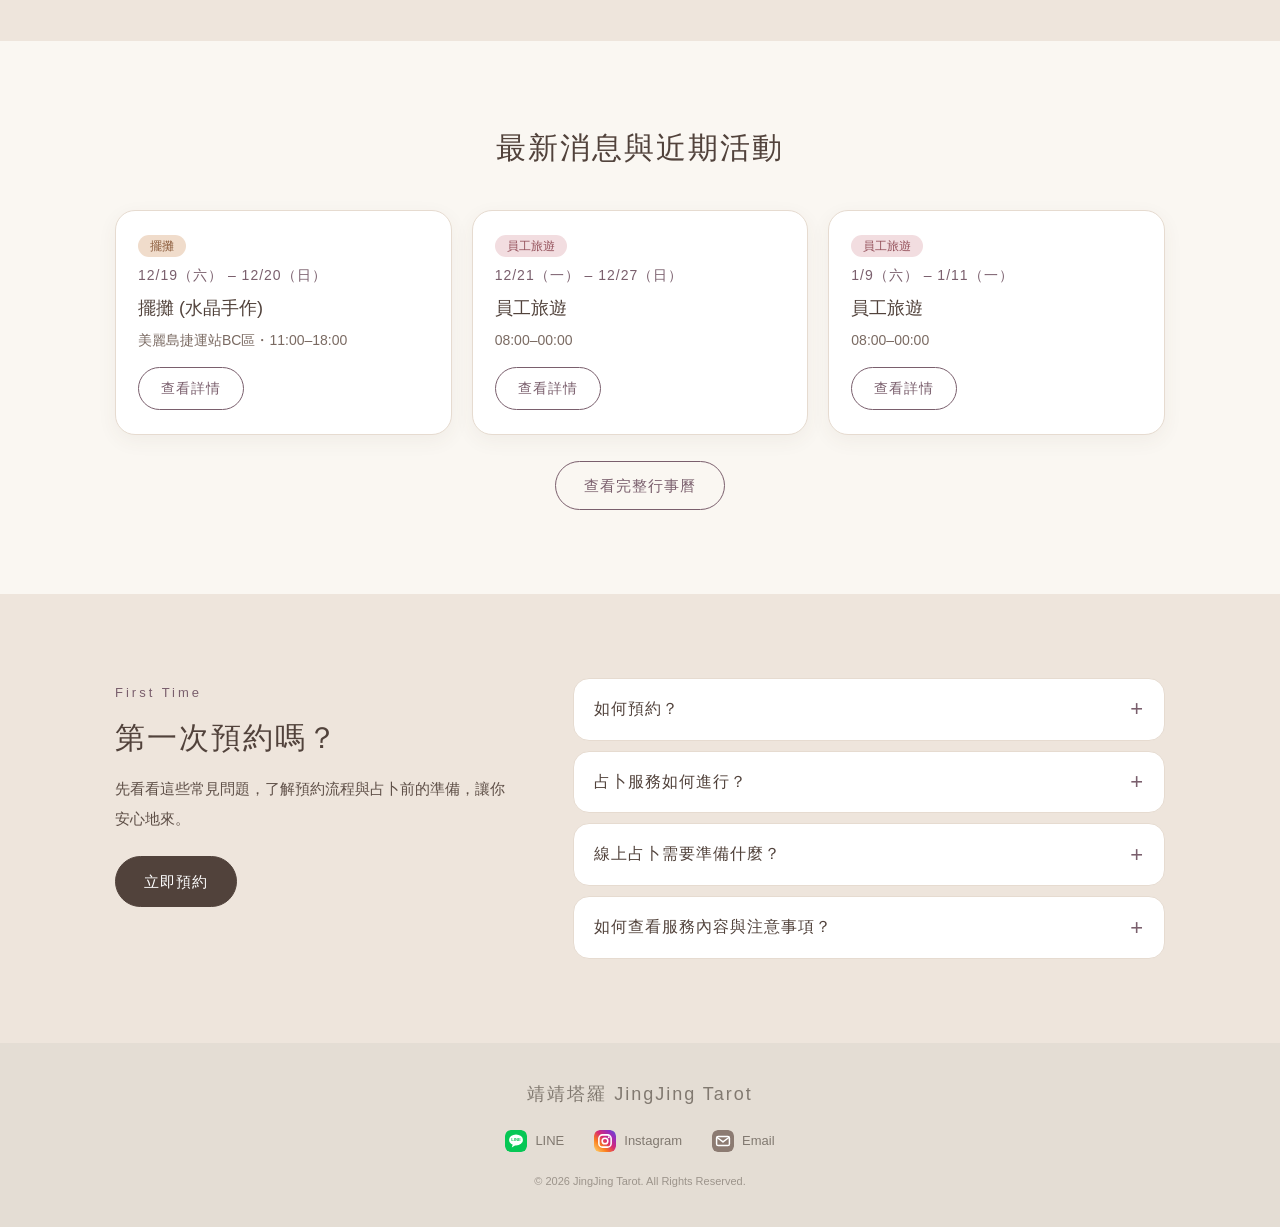
==== commit 5f50c7a5: "Add files via upload" ====
--- a/index.html
+++ b/index.html
@@ -8,12 +8,25 @@
     <meta name="description" content="靖靖塔羅 JingJing Tarot｜塔羅占卜、線上抽牌、水晶飾品與課程資訊。找到答案，也找回自己的方向。">
     <meta name="theme-color" content="#f7f3ed">
     <link rel="canonical" href="https://jing9562939.github.io/jingjingtarot/index.html">
-
+    <link rel="icon" href="favicon.svg" type="image/svg+xml">
+    <link rel="icon" href="favicon.ico" sizes="48x48">
+    <link rel="icon" href="favicon-32.png" type="image/png" sizes="32x32">
+    <link rel="apple-touch-icon" href="apple-touch-icon.png">
     <meta property="og:type" content="website">
+    <meta property="og:site_name" content="靖靖塔羅 JingJing Tarot">
+    <meta property="og:locale" content="zh_TW">
     <meta property="og:title" content="靖靖塔羅 JingJing Tarot">
     <meta property="og:description" content="找到答案，也找回自己的方向。塔羅占卜、線上抽牌、水晶飾品與課程資訊。">
     <meta property="og:url" content="https://jing9562939.github.io/jingjingtarot/index.html">
-    <meta property="og:image" content="https://jing9562939.github.io/jingjingtarot/images/jingjing.jpg">
+    <meta property="og:image" content="https://jing9562939.github.io/jingjingtarot/images/og-cover.png">
+    <meta property="og:image:width" content="1200">
+    <meta property="og:image:height" content="630">
+    <meta property="og:image:alt" content="靖靖塔羅 JingJing Tarot｜找到答案，也找回自己的方向">
+    <meta name="twitter:card" content="summary_large_image">
+    <meta name="twitter:title" content="靖靖塔羅 JingJing Tarot">
+    <meta name="twitter:description" content="找到答案，也找回自己的方向。塔羅占卜、線上抽牌、水晶飾品與課程資訊。">
+    <meta name="twitter:image" content="https://jing9562939.github.io/jingjingtarot/images/og-cover.png">
+
 
     <style>
 /* ===== 全站共用樣式（已內嵌在此頁，不需要另外上傳 style.css） ===== */
@@ -564,6 +577,10 @@
             <svg viewBox="0 0 24 24" aria-hidden="true" focusable="false"><defs><linearGradient id="ftIg" x1="0" y1="1" x2="1" y2="0"><stop offset="0" stop-color="#FEDA75"/><stop offset="0.3" stop-color="#FA7E1E"/><stop offset="0.55" stop-color="#D62976"/><stop offset="0.8" stop-color="#962FBF"/><stop offset="1" stop-color="#4F5BD5"/></linearGradient></defs><rect width="24" height="24" rx="6" fill="url(#ftIg)"/><rect x="5.3" y="5.3" width="13.4" height="13.4" rx="4" fill="none" stroke="#fff" stroke-width="1.7"/><circle cx="12" cy="12" r="3.1" fill="none" stroke="#fff" stroke-width="1.7"/><circle cx="16.1" cy="7.9" r="1" fill="#fff"/></svg>
             <span>Instagram</span>
         </a>
+        <a href="mailto:jing9562939@gmail.com" aria-label="寄信給靖靖塔羅（jing9562939@gmail.com）">
+            <svg viewBox="0 0 24 24" aria-hidden="true" focusable="false"><rect width="24" height="24" rx="6" fill="#8C7B72"/><rect x="5" y="7" width="14" height="10" rx="1.8" fill="none" stroke="#fff" stroke-width="1.6"/><path d="M5.6 8.2 12 13l6.4-4.8" fill="none" stroke="#fff" stroke-width="1.6" stroke-linecap="round" stroke-linejoin="round"/></svg>
+            <span>Email</span>
+        </a>
     </div>
     <div class="copyright">© 2026 JingJing Tarot. All Rights Reserved.</div>
 </footer>
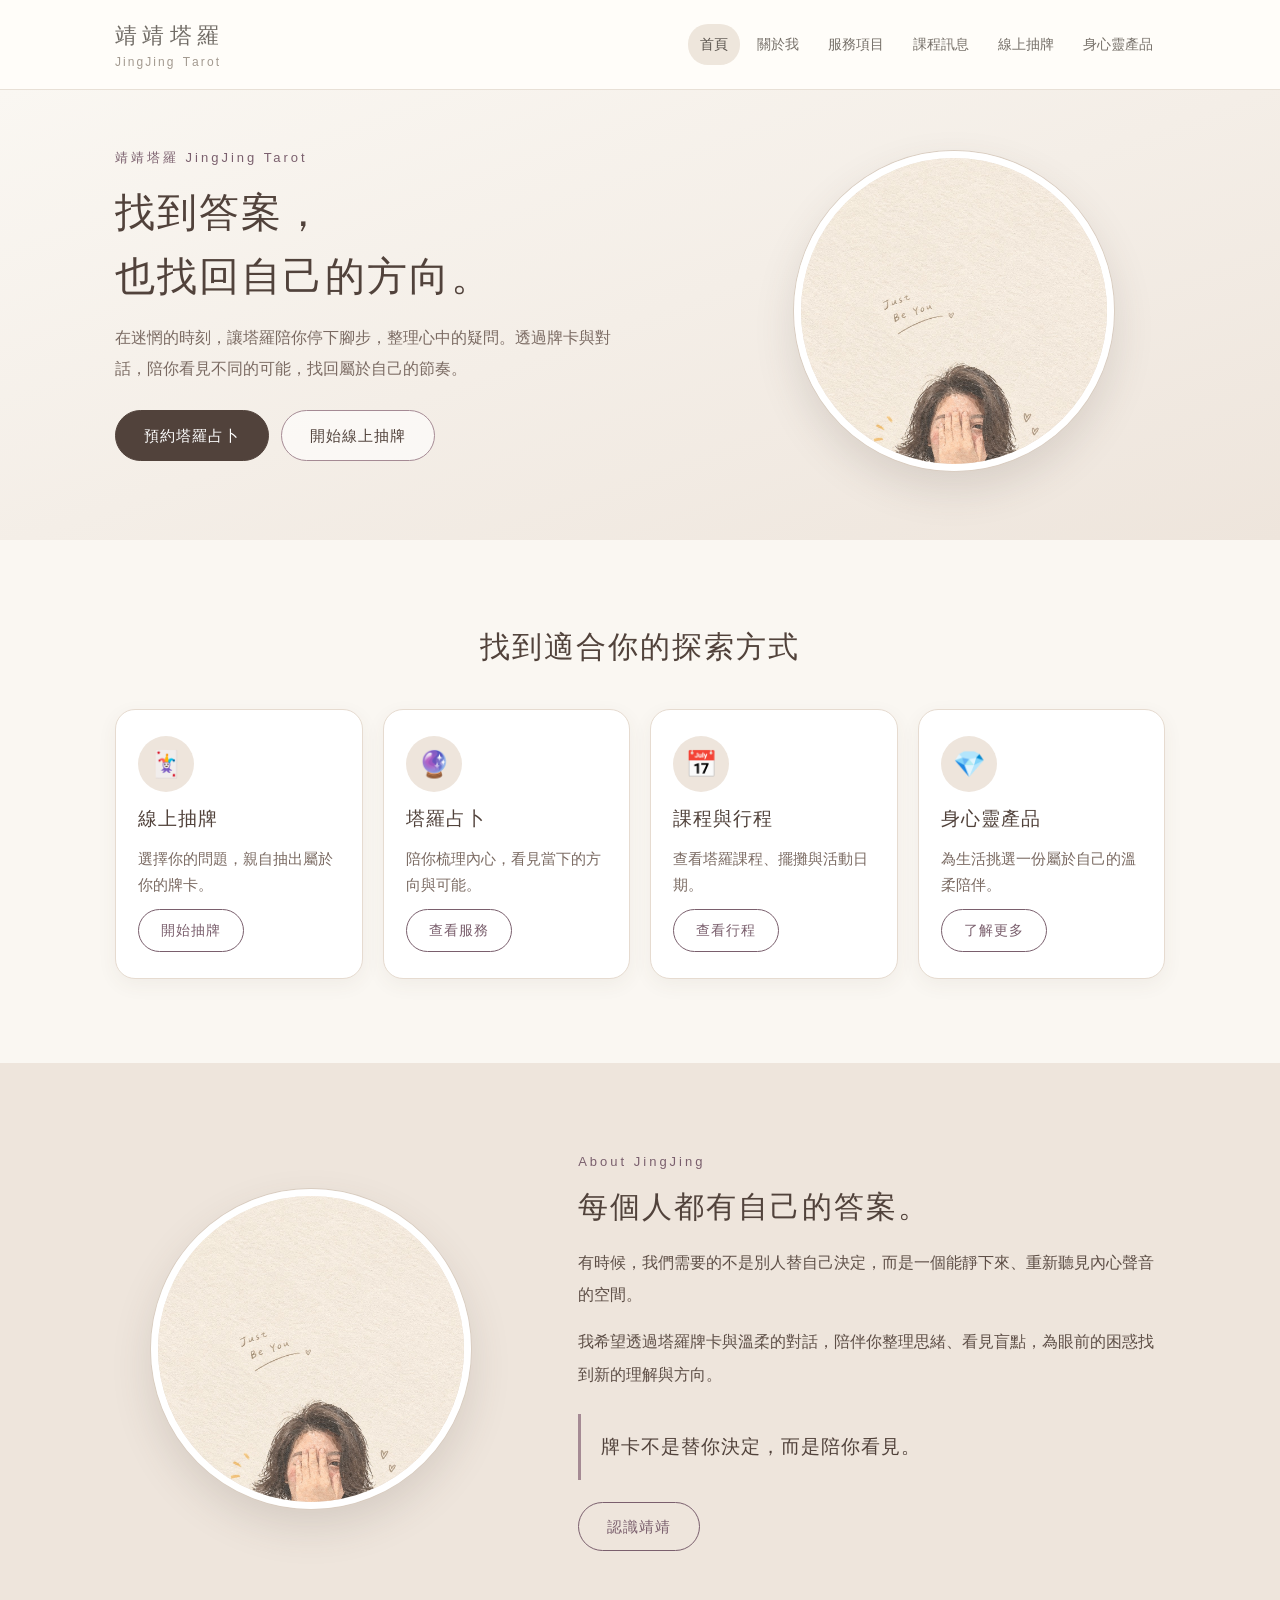
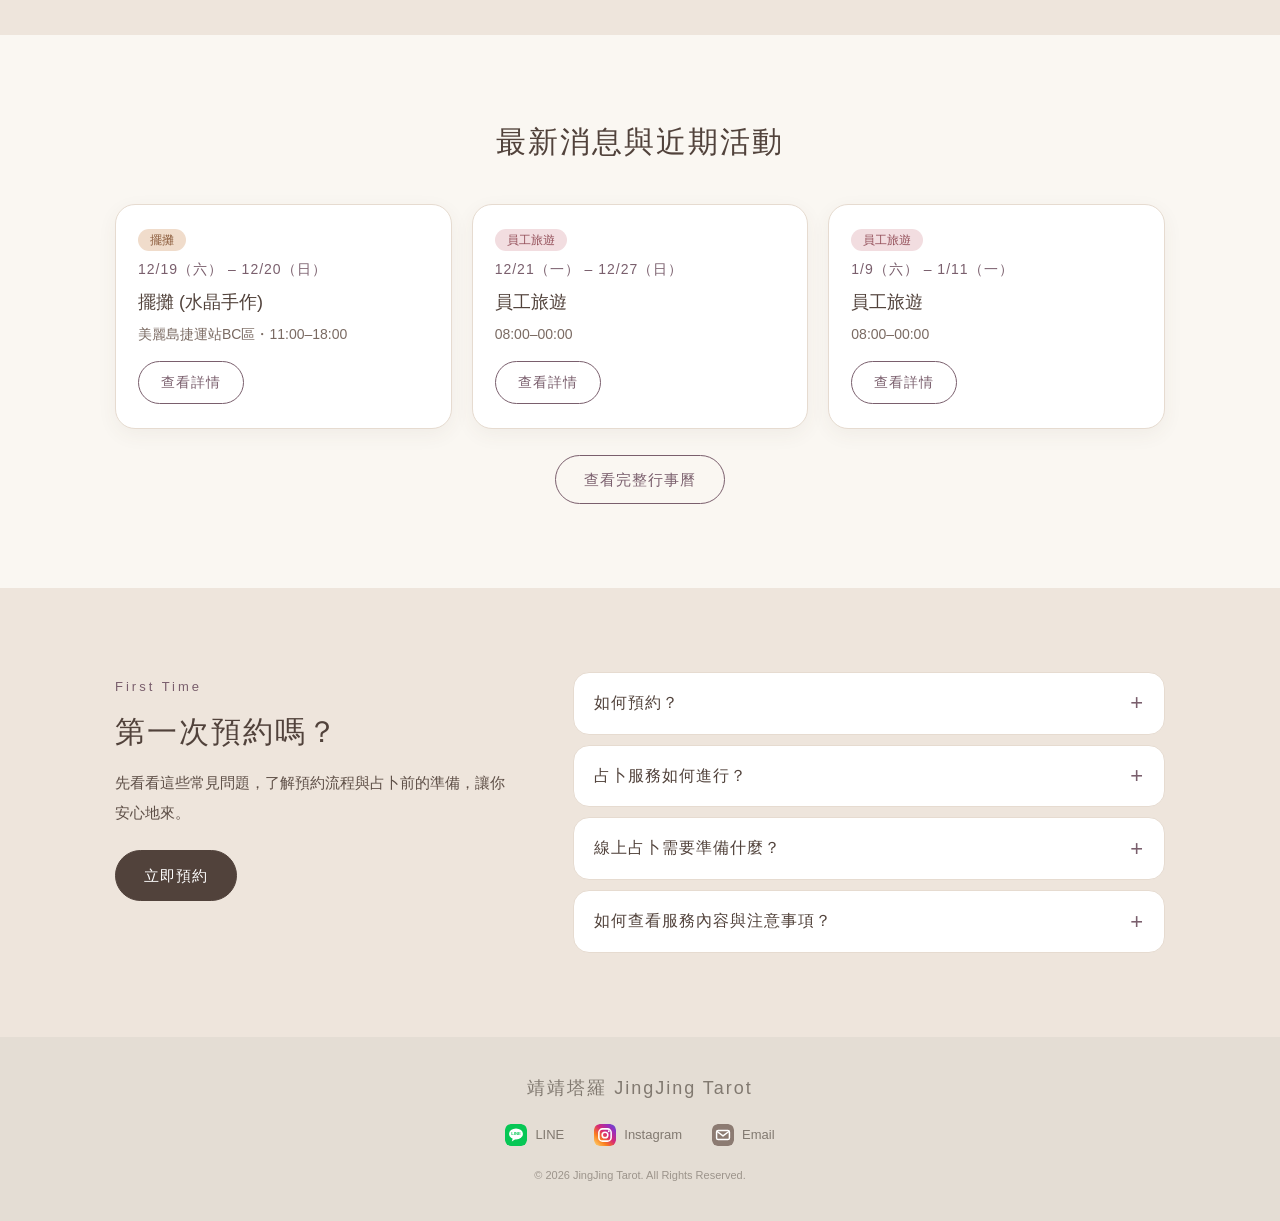
==== commit ce963b6a: "Add files via upload" ====
--- a/index.html
+++ b/index.html
@@ -422,6 +422,16 @@
 .home-head p { font-size: 14.5px; color: #7A6A62; }
 @media (min-width: 900px) { .home-hero h1 { letter-spacing: 2px; } .home-hero { padding: 64px 0 72px; } }
 
+
+/* ===== 全站統一：頁面標題區（高度、位置、字級一致，以服務項目為基準）===== */
+@media (min-width: 900px) {
+    .home-hero { box-sizing: border-box; min-height: 450px; padding: 56px 0 64px; display: flex; align-items: stretch; }
+    .home-hero .home-wrap { box-sizing: border-box; width: 100%; max-width: 1100px; margin: 0 auto; padding: 0 25px; min-height: 330px;
+        display: grid; grid-template-columns: 1.15fr 0.85fr; gap: 56px; align-items: start; }
+    .home-hero .home-photo { align-self: center; }
+    .home-hero .home-photo { width: 320px; justify-self: center; }
+}
+.home-hero .home-eyebrow { display: block; margin: 0; font-size: 13px; line-height: 1.8; letter-spacing: 3px; }
 </style>
 </head>
 
